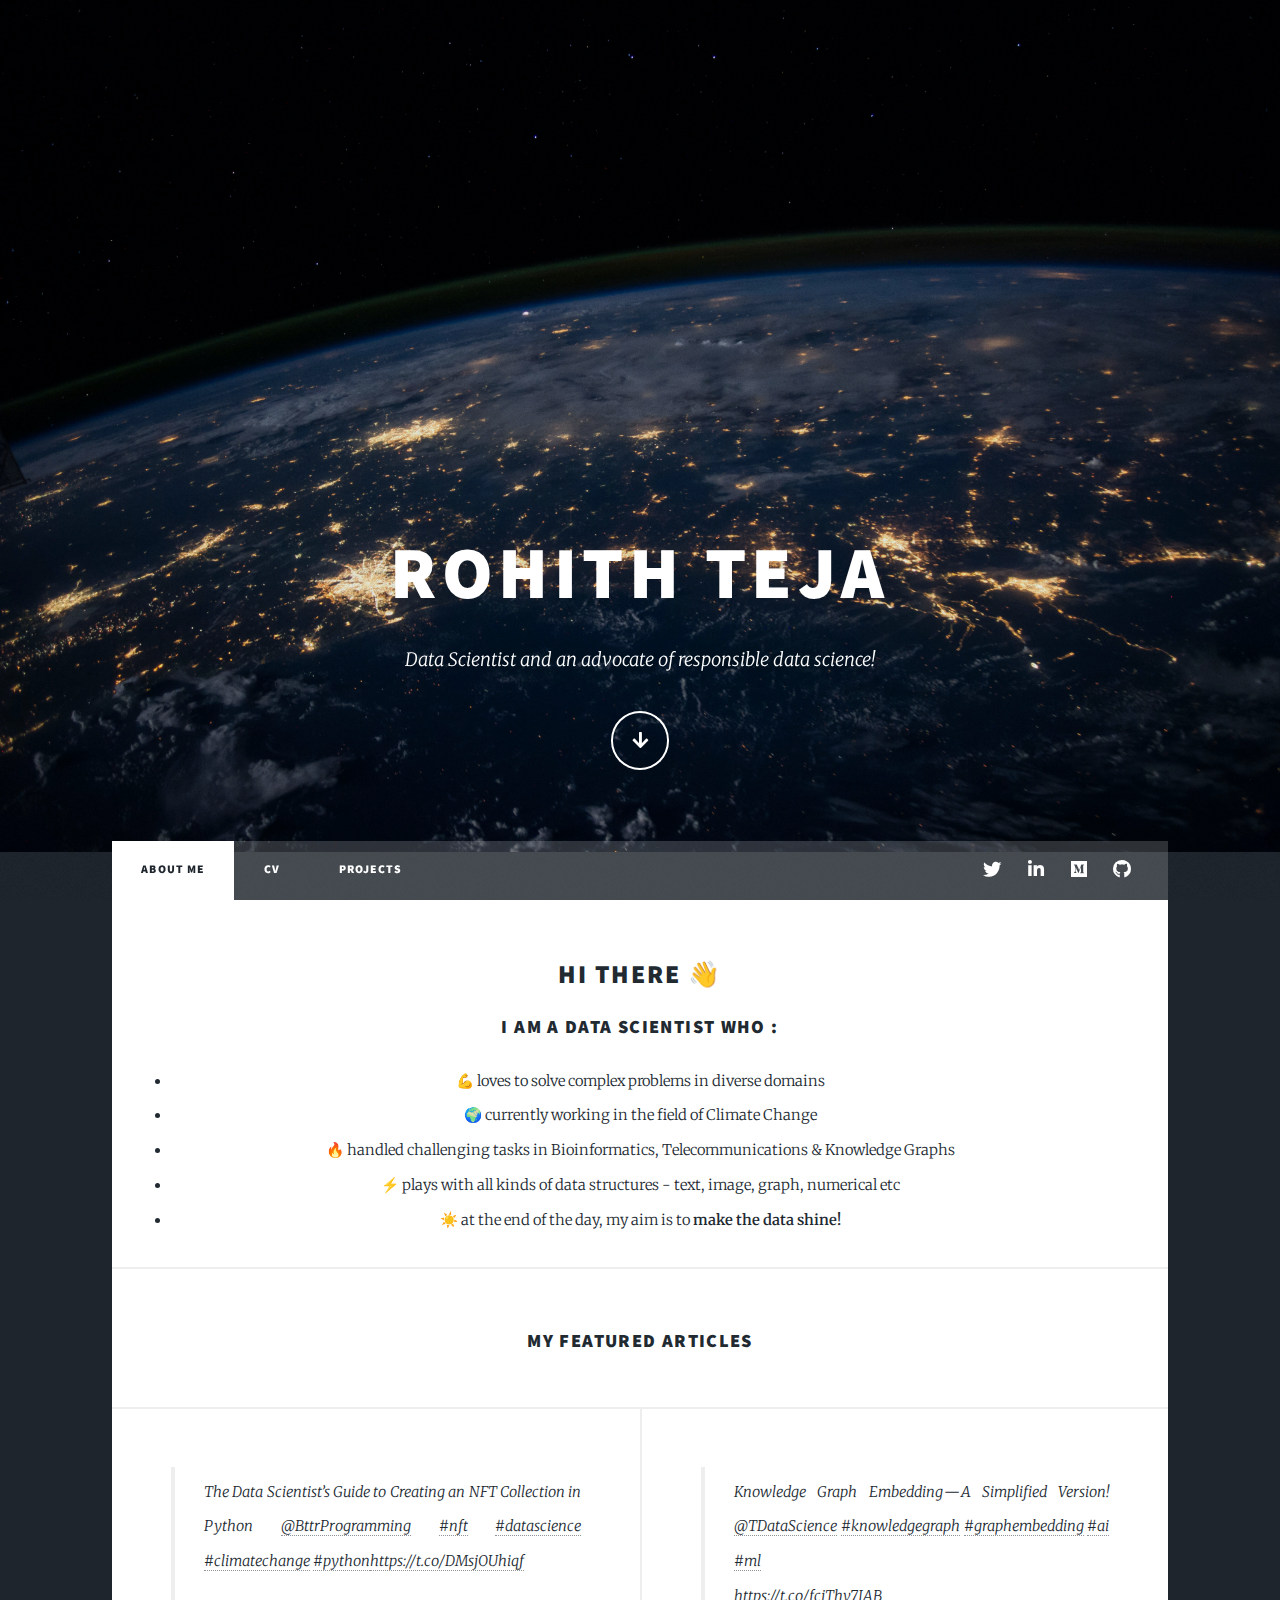
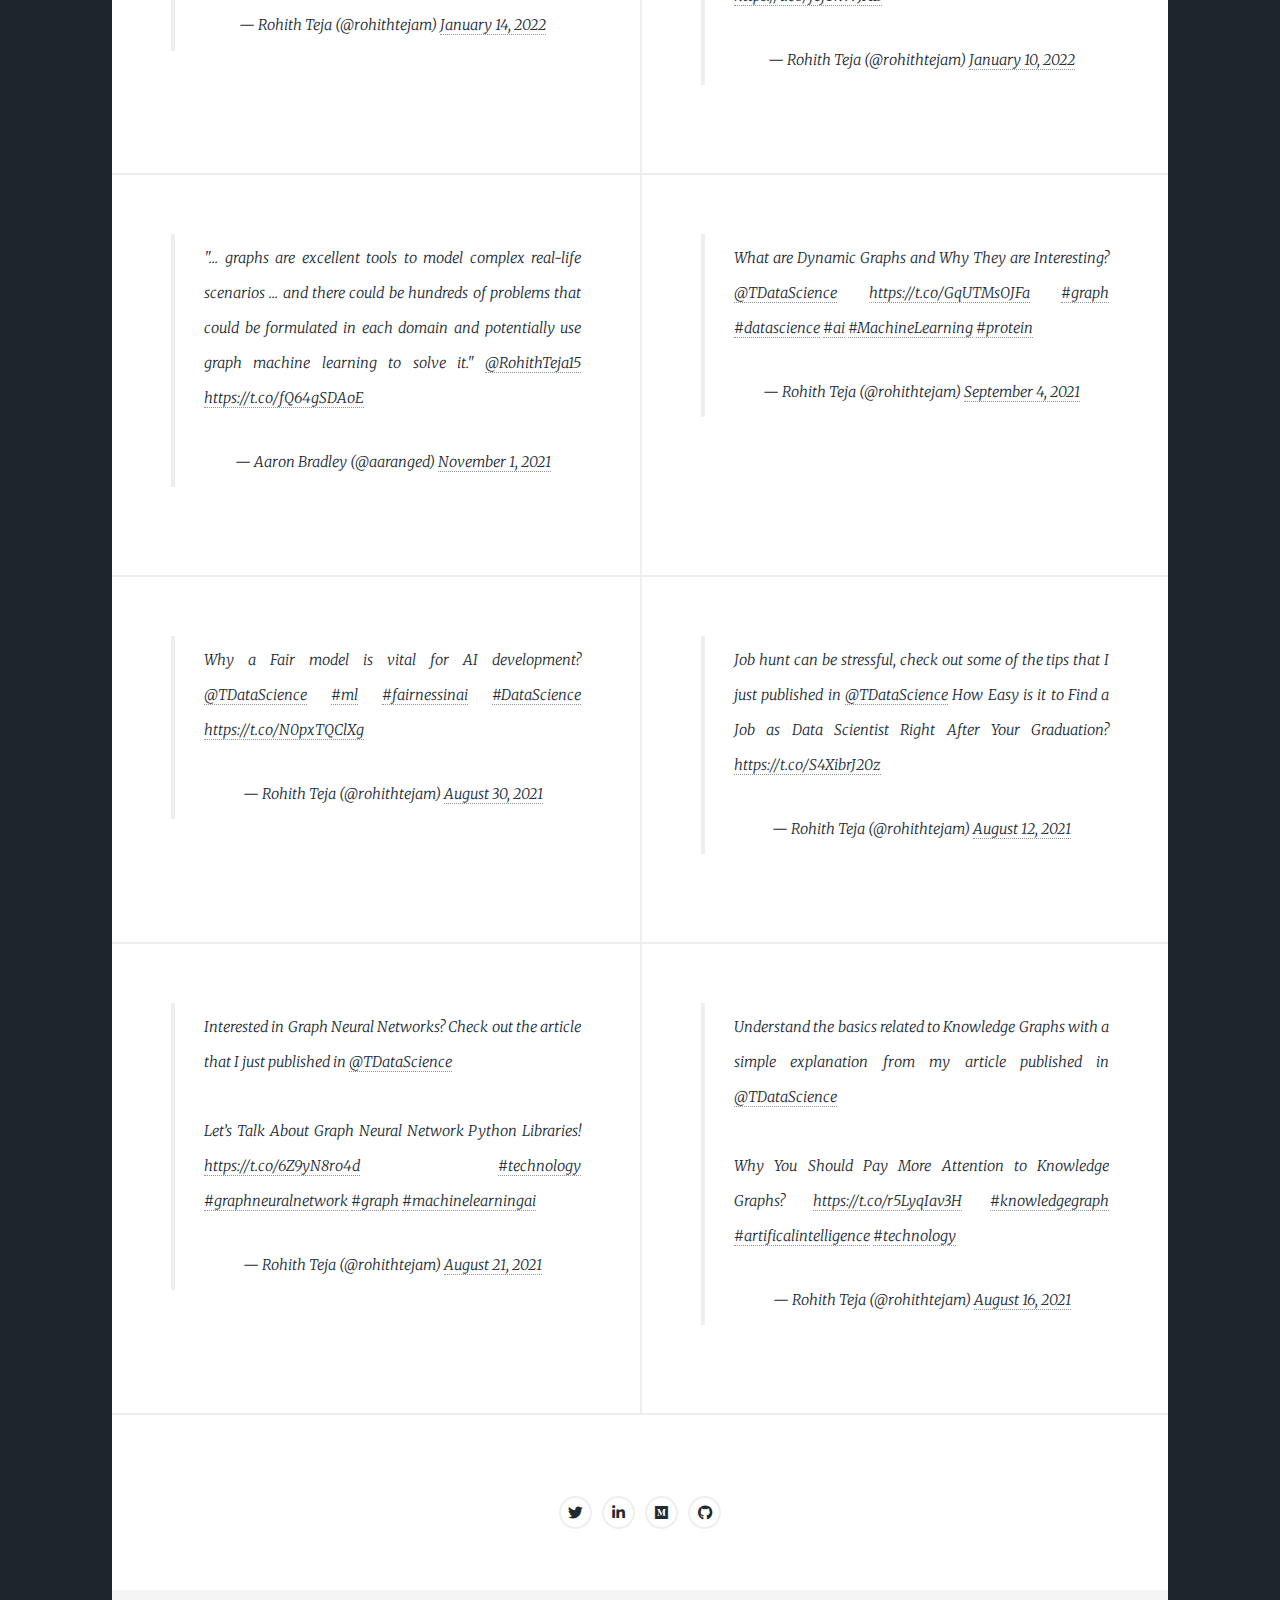
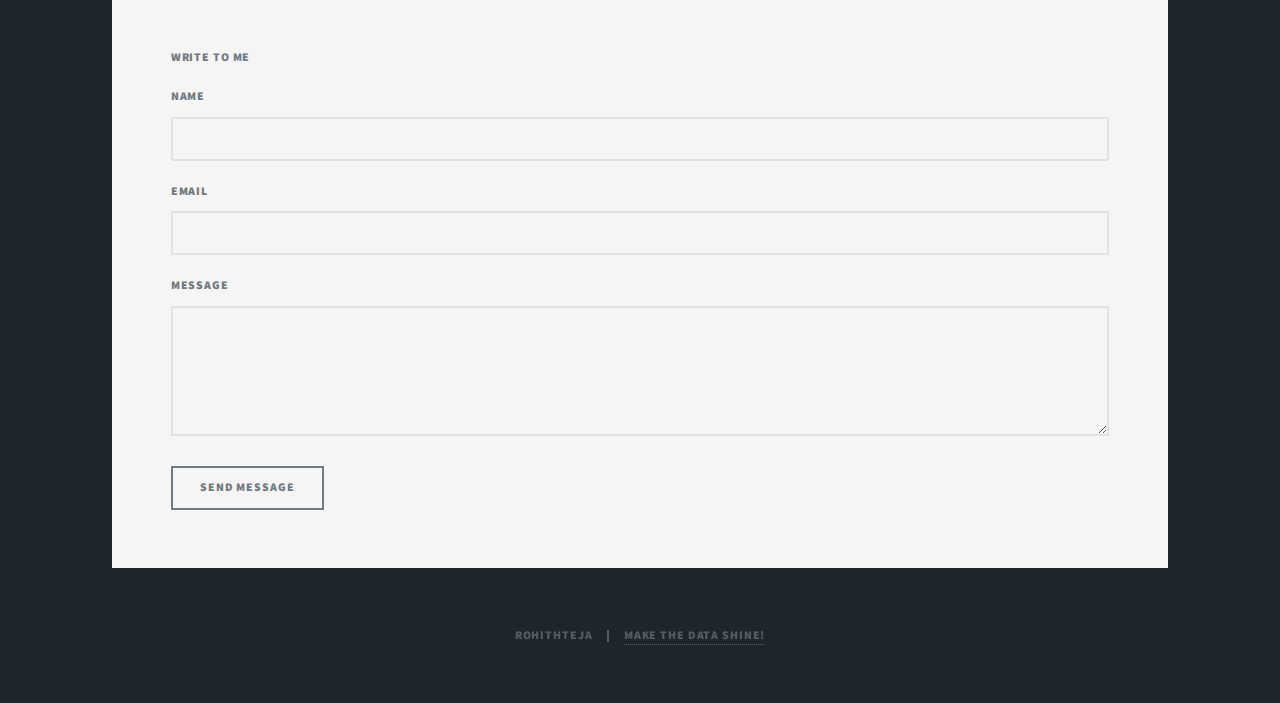
==== index.html @ 896b4c69 "added new files" ====
<!DOCTYPE HTML>
<!--
	Massively by HTML5 UP
	html5up.net | @ajlkn
	Free for personal and commercial use under the CCA 3.0 license (html5up.net/license)
-->
<html>
	<head>
		<title>Rohith Teja</title>
		<meta charset="utf-8" />
		<meta name="viewport" content="width=device-width, initial-scale=1, user-scalable=no" />
		<link rel="stylesheet" href="assets/css/main.css" />
		<noscript><link rel="stylesheet" href="assets/css/noscript.css" /></noscript>
	</head>
	<body class="is-preload">

		<!-- Wrapper -->
			<div id="wrapper" class="fade-in">

				<!-- Intro -->
					<div id="intro">
						<h1>
						Rohith Teja
						</h1>
						<p>Data Scientist and an advocate of responsible data science!</p>
						<ul class="actions">
							<li><a href="#header" class="button icon solid solo fa-arrow-down scrolly">Continue</a></li>
						</ul>
					</div>

				<!-- Header -->
					<header id="header">
						<a href="index.html" class="logo">Make the data shine!</a>
					</header>

				<!-- Nav -->
					<nav id="nav">
						<ul class="links">
							<li class="active"><a href="index.html">About Me</a></li>
							<li><a href="generic.html">CV</a></li>
							<li><a href="elements.html">Projects</a></li>
						</ul>
						<ul class="icons">
							<li><a href="https://twitter.com/rohithtejam" class="icon brands fa-twitter"><span class="label">Twitter</span></a></li>
							<li><a href="https://www.linkedin.com/in/rohithteja/" class="icon brands fa-linkedin-in"><span class="label">LinkedIn</span></a></li>
							<li><a href="https://medium.com/@rohithtejam" class="icon brands fa-medium"><span class="label">Medium</span></a></li>
							<li><a href="https://github.com/rohithteja" class="icon brands fa-github"><span class="label">GitHub</span></a></li>
						</ul>
					</nav>

				<!-- Main -->
					<div id="main">
						<center>
						<!-- Featured Post -->
							<article class="post featured">
								<h2>
									Hi there 👋
								</h2>
								<h3>I am a Data Scientist who :</h3>
								
								<li>💪 loves to solve complex problems in diverse domains</li>
								<li>🌍 currently working in the field of Climate Change</li>
								<li>🔥 handled challenging tasks in Bioinformatics, Telecommunications & Knowledge Graphs</li>
								<li>⚡ plays with all kinds of data structures - text, image, graph, numerical etc</li>
								<li>☀️ at the end of the day, my aim is to <b>make the data shine!</b></li>
							
								
								
								
							
							</article>
						</center>

						<center>
							<h3>My Featured Articles</h3>

							</center>
						<!-- Posts -->
							<section class="posts">
								
								<article>
									<blockquote class="twitter-tweet"><p lang="en" dir="ltr">The Data Scientist’s Guide to Creating an NFT Collection in Python <a href="https://twitter.com/BttrProgramming?ref_src=twsrc%5Etfw">@BttrProgramming</a> <a href="https://twitter.com/hashtag/nft?src=hash&amp;ref_src=twsrc%5Etfw">#nft</a> <a href="https://twitter.com/hashtag/datascience?src=hash&amp;ref_src=twsrc%5Etfw">#datascience</a> <a href="https://twitter.com/hashtag/climatechange?src=hash&amp;ref_src=twsrc%5Etfw">#climatechange</a> <a href="https://twitter.com/hashtag/python?src=hash&amp;ref_src=twsrc%5Etfw">#python</a><a href="https://t.co/DMsjOUhiqf">https://t.co/DMsjOUhiqf</a></p>&mdash; Rohith Teja (@rohithtejam) <a href="https://twitter.com/rohithtejam/status/1481990963224629255?ref_src=twsrc%5Etfw">January 14, 2022</a></blockquote> <script async src="https://platform.twitter.com/widgets.js" charset="utf-8"></script>
								</article>
								<article>
									<blockquote class="twitter-tweet"><p lang="en" dir="ltr">Knowledge Graph Embedding — A Simplified Version! <a href="https://twitter.com/TDataScience?ref_src=twsrc%5Etfw">@TDataScience</a> <a href="https://twitter.com/hashtag/knowledgegraph?src=hash&amp;ref_src=twsrc%5Etfw">#knowledgegraph</a> <a href="https://twitter.com/hashtag/graphembedding?src=hash&amp;ref_src=twsrc%5Etfw">#graphembedding</a> <a href="https://twitter.com/hashtag/ai?src=hash&amp;ref_src=twsrc%5Etfw">#ai</a> <a href="https://twitter.com/hashtag/ml?src=hash&amp;ref_src=twsrc%5Etfw">#ml</a><br> <a href="https://t.co/fcjThv7JAB">https://t.co/fcjThv7JAB</a></p>&mdash; Rohith Teja (@rohithtejam) <a href="https://twitter.com/rohithtejam/status/1480654812362559496?ref_src=twsrc%5Etfw">January 10, 2022</a></blockquote> <script async src="https://platform.twitter.com/widgets.js" charset="utf-8"></script>
								</article>
								
								<article>
									<blockquote class="twitter-tweet"><p lang="en" dir="ltr">&quot;... graphs are excellent tools to model complex real-life scenarios ... and there could be hundreds of problems that could be formulated in each domain and potentially use graph machine learning to solve it.&quot; <a href="https://twitter.com/RohithTeja15?ref_src=twsrc%5Etfw">@RohithTeja15</a> <a href="https://t.co/fQ64gSDAoE">https://t.co/fQ64gSDAoE</a></p>&mdash; Aaron Bradley (@aaranged) <a href="https://twitter.com/aaranged/status/1455208890228883457?ref_src=twsrc%5Etfw">November 1, 2021</a></blockquote> <script async src="https://platform.twitter.com/widgets.js" charset="utf-8"></script>
								</article>
								<article>
									<blockquote class="twitter-tweet"><p lang="en" dir="ltr">What are Dynamic Graphs and Why They are Interesting? <a href="https://twitter.com/TDataScience?ref_src=twsrc%5Etfw">@TDataScience</a> <a href="https://t.co/GqUTMsOJFa">https://t.co/GqUTMsOJFa</a> <a href="https://twitter.com/hashtag/graph?src=hash&amp;ref_src=twsrc%5Etfw">#graph</a> <a href="https://twitter.com/hashtag/datascience?src=hash&amp;ref_src=twsrc%5Etfw">#datascience</a> <a href="https://twitter.com/hashtag/ai?src=hash&amp;ref_src=twsrc%5Etfw">#ai</a> <a href="https://twitter.com/hashtag/MachineLearning?src=hash&amp;ref_src=twsrc%5Etfw">#MachineLearning</a> <a href="https://twitter.com/hashtag/protein?src=hash&amp;ref_src=twsrc%5Etfw">#protein</a></p>&mdash; Rohith Teja (@rohithtejam) <a href="https://twitter.com/rohithtejam/status/1434256330437582854?ref_src=twsrc%5Etfw">September 4, 2021</a></blockquote> <script async src="https://platform.twitter.com/widgets.js" charset="utf-8"></script>
								</article>
								<article>
									<blockquote class="twitter-tweet"><p lang="en" dir="ltr">Why a Fair model is vital for AI development?<a href="https://twitter.com/TDataScience?ref_src=twsrc%5Etfw">@TDataScience</a> <a href="https://twitter.com/hashtag/ml?src=hash&amp;ref_src=twsrc%5Etfw">#ml</a> <a href="https://twitter.com/hashtag/fairnessinai?src=hash&amp;ref_src=twsrc%5Etfw">#fairnessinai</a> <a href="https://twitter.com/hashtag/DataScience?src=hash&amp;ref_src=twsrc%5Etfw">#DataScience</a> <a href="https://t.co/N0pxTQClXg">https://t.co/N0pxTQClXg</a></p>&mdash; Rohith Teja (@rohithtejam) <a href="https://twitter.com/rohithtejam/status/1432345263973220352?ref_src=twsrc%5Etfw">August 30, 2021</a></blockquote> <script async src="https://platform.twitter.com/widgets.js" charset="utf-8"></script>
								</article>
								<article>
									<blockquote class="twitter-tweet"><p lang="en" dir="ltr">Job hunt can be stressful, check out some of the tips that I just published in <a href="https://twitter.com/TDataScience?ref_src=twsrc%5Etfw">@TDataScience</a> How Easy is it to Find a Job as Data Scientist Right After Your Graduation? <a href="https://t.co/S4XibrJ20z">https://t.co/S4XibrJ20z</a></p>&mdash; Rohith Teja (@rohithtejam) <a href="https://twitter.com/rohithtejam/status/1425876865395433483?ref_src=twsrc%5Etfw">August 12, 2021</a></blockquote> <script async src="https://platform.twitter.com/widgets.js" charset="utf-8"></script>
								</article>
								<article>
									<blockquote class="twitter-tweet"><p lang="en" dir="ltr">Interested in Graph Neural Networks? Check out the article that I just published in <a href="https://twitter.com/TDataScience?ref_src=twsrc%5Etfw">@TDataScience</a> <br><br>Let’s Talk About Graph Neural Network Python Libraries! <a href="https://t.co/6Z9yN8ro4d">https://t.co/6Z9yN8ro4d</a> <a href="https://twitter.com/hashtag/technology?src=hash&amp;ref_src=twsrc%5Etfw">#technology</a> <a href="https://twitter.com/hashtag/graphneuralnetwork?src=hash&amp;ref_src=twsrc%5Etfw">#graphneuralnetwork</a> <a href="https://twitter.com/hashtag/graph?src=hash&amp;ref_src=twsrc%5Etfw">#graph</a> <a href="https://twitter.com/hashtag/machinelearningai?src=hash&amp;ref_src=twsrc%5Etfw">#machinelearningai</a></p>&mdash; Rohith Teja (@rohithtejam) <a href="https://twitter.com/rohithtejam/status/1429143631970160643?ref_src=twsrc%5Etfw">August 21, 2021</a></blockquote> <script async src="https://platform.twitter.com/widgets.js" charset="utf-8"></script>
								</article>
								<article>
									<blockquote class="twitter-tweet"><p lang="en" dir="ltr">Understand the basics related to Knowledge Graphs with a simple explanation from my article published in <a href="https://twitter.com/TDataScience?ref_src=twsrc%5Etfw">@TDataScience</a> <br><br>Why You Should Pay More Attention to Knowledge Graphs? <a href="https://t.co/r5LyqIav3H">https://t.co/r5LyqIav3H</a> <a href="https://twitter.com/hashtag/knowledgegraph?src=hash&amp;ref_src=twsrc%5Etfw">#knowledgegraph</a> <a href="https://twitter.com/hashtag/artificalintelligence?src=hash&amp;ref_src=twsrc%5Etfw">#artificalintelligence</a> <a href="https://twitter.com/hashtag/technology?src=hash&amp;ref_src=twsrc%5Etfw">#technology</a></p>&mdash; Rohith Teja (@rohithtejam) <a href="https://twitter.com/rohithtejam/status/1427328665197682691?ref_src=twsrc%5Etfw">August 16, 2021</a></blockquote> <script async src="https://platform.twitter.com/widgets.js" charset="utf-8"></script>
								</article>
								
								
								



							</section>

						<!-- Footer -->
							<footer>
								<center>

									<section>
										<h3></h3>
										<ul class="icons alt">
											<li><a href="https://twitter.com/rohithtejam" class="icon brands fa-twitter"><span class="label">Twitter</span></a></li>
											<li><a href="https://www.linkedin.com/in/rohithteja/" class="icon brands fa-linkedin-in"><span class="label">LinkedIn</span></a></li>
											<li><a href="https://medium.com/@rohithtejam" class="icon brands fa-medium"><span class="label">Medium</span></a></li>
											<li><a href="https://github.com/rohithteja" class="icon brands fa-github"><span class="label">GitHub</span></a></li>
										</ul>
									
								</section>
							</center>
							</footer>

					</div>

				<!-- Footer -->
					<footer id="footer">
						<section>
							<h3>Write to me</h3>
							<form method="post" action="#">
								<div class="fields">
									<div class="field">
										<label for="name">Name</label>
										<input type="text" name="name" id="name" />
									</div>
									<div class="field">
										<label for="email">Email</label>
										<input type="text" name="email" id="email" />
									</div>
									<div class="field">
										<label for="message">Message</label>
										<textarea name="message" id="message" rows="3"></textarea>
									</div>
								</div>
								<ul class="actions">
									<li><input type="submit" value="Send Message" /></li>
								</ul>
							</form>
						</section>
							
							
					</footer>
					


				<!-- Copyright -->
					<div id="copyright">
						<ul><li> rohithteja</li><li> <a href="#">Make the data shine!</a></li></ul>
					</div>

			</div>

		<!-- Scripts -->
			<script src="assets/js/jquery.min.js"></script>
			<script src="assets/js/jquery.scrollex.min.js"></script>
			<script src="assets/js/jquery.scrolly.min.js"></script>
			<script src="assets/js/browser.min.js"></script>
			<script src="assets/js/breakpoints.min.js"></script>
			<script src="assets/js/util.js"></script>
			<script src="assets/js/main.js"></script>

	</body>
</html>
---- assets/css/main.css ----
@import url(fontawesome-all.min.css);
@import url("https://fonts.googleapis.com/css?family=Merriweather:300,700,300italic,700italic|Source+Sans+Pro:900");

/*
	Massively by HTML5 UP
	html5up.net | @ajlkn
	Free for personal and commercial use under the CCA 3.0 license (html5up.net/license)
*/

html, body, div, span, applet, object,
iframe, h1, h2, h3, h4, h5, h6, p, blockquote,
pre, a, abbr, acronym, address, big, cite,
code, del, dfn, em, img, ins, kbd, q, s, samp,
small, strike, strong, sub, sup, tt, var, b,
u, i, center, dl, dt, dd, ol, ul, li, fieldset,
form, label, legend, table, caption, tbody,
tfoot, thead, tr, th, td, article, aside,
canvas, details, embed, figure, figcaption,
footer, header, hgroup, menu, nav, output, ruby,
section, summary, time, mark, audio, video {
	margin: 0;
	padding: 0;
	border: 0;
	font-size: 100%;
	font: inherit;
	vertical-align: baseline;}

article, aside, details, figcaption, figure,
footer, header, hgroup, menu, nav, section {
	display: block;}

body {
	line-height: 1;
}

ol, ul {
	list-style: none;
}

blockquote, q {
	quotes: none;
}

	blockquote:before, blockquote:after, q:before, q:after {
		content: '';
		content: none;
	}

table {
	border-collapse: collapse;
	border-spacing: 0;
}

body {
	-webkit-text-size-adjust: none;
}

mark {
	background-color: transparent;
	color: inherit;
}

input::-moz-focus-inner {
	border: 0;
	padding: 0;
}

input, select, textarea {
	-moz-appearance: none;
	-webkit-appearance: none;
	-ms-appearance: none;
	appearance: none;
}

/* Basic */

	@-ms-viewport {
		width: device-width;
	}

	body {
		-ms-overflow-style: scrollbar;
	}

	@media screen and (max-width: 480px) {

		html, body {
			min-width: 320px;
		}

	}

	html {
		box-sizing: border-box;
	}

	*, *:before, *:after {
		box-sizing: inherit;
	}

	body {
		background-color: #1e252d;
	}

		body.is-preload *, body.is-preload *:before, body.is-preload *:after {
			-moz-animation: none !important;
			-webkit-animation: none !important;
			-ms-animation: none !important;
			animation: none !important;
			-moz-transition: none !important;
			-webkit-transition: none !important;
			-ms-transition: none !important;
			transition: none !important;
		}

/* Type */

	html {
		font-size: 16pt;
	}

		@media screen and (max-width: 1680px) {

			html {
				font-size: 12pt;
			}

		}

		@media screen and (max-width: 1280px) {

			html {
				font-size: 11pt;
			}

		}

		@media screen and (max-width: 360px) {

			html {
				font-size: 10pt;
			}

		}

	body {
		color: #212931;
	}

	body, input, select, textarea {
		font-family: "Merriweather", Georgia, serif;
		font-weight: 300;
		font-size: 1rem;
		line-height: 2.375;
	}

	a {
		-moz-transition: color 0.2s ease-in-out, background-color 0.2s ease-in-out, border-color 0.2s ease-in-out, box-shadow 0.2s ease-in-out;
		-webkit-transition: color 0.2s ease-in-out, background-color 0.2s ease-in-out, border-color 0.2s ease-in-out, box-shadow 0.2s ease-in-out;
		-ms-transition: color 0.2s ease-in-out, background-color 0.2s ease-in-out, border-color 0.2s ease-in-out, box-shadow 0.2s ease-in-out;
		transition: color 0.2s ease-in-out, background-color 0.2s ease-in-out, border-color 0.2s ease-in-out, box-shadow 0.2s ease-in-out;
		border-bottom: dotted 1px;
		text-decoration: none;
	}

		a:hover {
			border-bottom-color: transparent;
		}

	strong, b {
		font-weight: 600;
	}

	em, i {
		font-style: italic;
	}

	p {
		text-align: justify;
		margin: 0 0 2rem 0;
	}

	h1, h2, h3, h4, h5, h6 {
		font-family: "Source Sans Pro", Helvetica, sans-serif;
		font-weight: 900;
		line-height: 1.5;
		letter-spacing: 0.075em;
		text-transform: uppercase;
		margin: 0 0 1rem 0;
	}

		h1 a, h2 a, h3 a, h4 a, h5 a, h6 a {
			border-bottom: 0;
			color: inherit;
			text-decoration: none;
		}

	h1 {
		font-size: 4rem;
		line-height: 1.1;
		margin: 0 0 2rem 0;
	}

	h2 {
		font-size: 1.75rem;
		line-height: 1.3;
		margin: 0 0 1.5rem 0;
	}

	h3 {
		font-size: 1.25rem;
		margin: 0 0 1.5rem 0;
	}

	h4 {
		font-size: 1rem;
	}

	h5 {
		font-size: 0.9rem;
	}

	h6 {
		font-size: 0.8rem;
	}

	sub {
		font-size: 0.8rem;
		position: relative;
		top: 0.5rem;
	}

	sup {
		font-size: 0.8rem;
		position: relative;
		top: -0.5rem;
	}

	blockquote {
		border-left: solid 4px;
		font-style: italic;
		margin: 0 0 2rem 0;
		padding: 0.5rem 0 0.5rem 2rem;
	}

	code {
		border: solid 2px;
		font-family: "Courier New", monospace;
		font-size: 0.9rem;
		margin: 0 0.25rem;
		padding: 0.25rem 0.65rem;
	}

	pre {
		-webkit-overflow-scrolling: touch;
		font-family: "Courier New", monospace;
		font-size: 0.9rem;
		margin: 0 0 2rem 0;
	}

		pre code {
			display: block;
			line-height: 1.75;
			padding: 1rem 1.5rem;
			overflow-x: auto;
		}

	hr {
		border: 0;
		border-bottom: solid 2px;
		margin: 3rem 0;
	}

		hr.major {
			margin: 5rem 0;
		}

	.align-left {
		text-align: left;
	}

	.align-center {
		text-align: center;
	}

	.align-right {
		text-align: right;
	}

	input, select, textarea {
		color: #212931;
	}

	a {
		color: #212931;
		border-bottom-color: rgba(33, 41, 49, 0.5);
	}

		a:hover {
			border-bottom-color: transparent;
			color: #18bfef !important;
		}

	strong, b {
		color: #212931;
	}

	h1, h2, h3, h4, h5, h6 {
		color: #212931;
	}

	blockquote {
		border-left-color: #eeeeee;
	}

	code {
		background: rgba(220, 220, 220, 0.25);
		border-color: #eeeeee;
	}

	hr {
		border-bottom-color: #eeeeee;
	}

/* Row */

	.row {
		display: flex;
		flex-wrap: wrap;
		box-sizing: border-box;
		align-items: stretch;
	}

		.row > * {
			box-sizing: border-box;
		}

		.row.gtr-uniform > * > :last-child {
			margin-bottom: 0;
		}

		.row.aln-left {
			justify-content: flex-start;
		}

		.row.aln-center {
			justify-content: center;
		}

		.row.aln-right {
			justify-content: flex-end;
		}

		.row.aln-top {
			align-items: flex-start;
		}

		.row.aln-middle {
			align-items: center;
		}

		.row.aln-bottom {
			align-items: flex-end;
		}

		.row > .imp {
			order: -1;
		}

		.row > .col-1 {
			width: 8.33333%;
		}

		.row > .off-1 {
			margin-left: 8.33333%;
		}

		.row > .col-2 {
			width: 16.66667%;
		}

		.row > .off-2 {
			margin-left: 16.66667%;
		}

		.row > .col-3 {
			width: 25%;
		}

		.row > .off-3 {
			margin-left: 25%;
		}

		.row > .col-4 {
			width: 33.33333%;
		}

		.row > .off-4 {
			margin-left: 33.33333%;
		}

		.row > .col-5 {
			width: 41.66667%;
		}

		.row > .off-5 {
			margin-left: 41.66667%;
		}

		.row > .col-6 {
			width: 50%;
		}

		.row > .off-6 {
			margin-left: 50%;
		}

		.row > .col-7 {
			width: 58.33333%;
		}

		.row > .off-7 {
			margin-left: 58.33333%;
		}

		.row > .col-8 {
			width: 66.66667%;
		}

		.row > .off-8 {
			margin-left: 66.66667%;
		}

		.row > .col-9 {
			width: 75%;
		}

		.row > .off-9 {
			margin-left: 75%;
		}

		.row > .col-10 {
			width: 83.33333%;
		}

		.row > .off-10 {
			margin-left: 83.33333%;
		}

		.row > .col-11 {
			width: 91.66667%;
		}

		.row > .off-11 {
			margin-left: 91.66667%;
		}

		.row > .col-12 {
			width: 100%;
		}

		.row > .off-12 {
			margin-left: 100%;
		}

		.row.gtr-0 {
			margin-top: 0;
			margin-left: 0rem;
		}

			.row.gtr-0 > * {
				padding: 0 0 0 0rem;
			}

			.row.gtr-0.gtr-uniform {
				margin-top: 0rem;
			}

				.row.gtr-0.gtr-uniform > * {
					padding-top: 0rem;
				}

		.row.gtr-25 {
			margin-top: 0;
			margin-left: -0.375rem;
		}

			.row.gtr-25 > * {
				padding: 0 0 0 0.375rem;
			}

			.row.gtr-25.gtr-uniform {
				margin-top: -0.375rem;
			}

				.row.gtr-25.gtr-uniform > * {
					padding-top: 0.375rem;
				}

		.row.gtr-50 {
			margin-top: 0;
			margin-left: -0.75rem;
		}

			.row.gtr-50 > * {
				padding: 0 0 0 0.75rem;
			}

			.row.gtr-50.gtr-uniform {
				margin-top: -0.75rem;
			}

				.row.gtr-50.gtr-uniform > * {
					padding-top: 0.75rem;
				}

		.row {
			margin-top: 0;
			margin-left: -1.5rem;
		}

			.row > * {
				padding: 0 0 0 1.5rem;
			}

			.row.gtr-uniform {
				margin-top: -1.5rem;
			}

				.row.gtr-uniform > * {
					padding-top: 1.5rem;
				}

		.row.gtr-150 {
			margin-top: 0;
			margin-left: -2.25rem;
		}

			.row.gtr-150 > * {
				padding: 0 0 0 2.25rem;
			}

			.row.gtr-150.gtr-uniform {
				margin-top: -2.25rem;
			}

				.row.gtr-150.gtr-uniform > * {
					padding-top: 2.25rem;
				}

		.row.gtr-200 {
			margin-top: 0;
			margin-left: -3rem;
		}

			.row.gtr-200 > * {
				padding: 0 0 0 3rem;
			}

			.row.gtr-200.gtr-uniform {
				margin-top: -3rem;
			}

				.row.gtr-200.gtr-uniform > * {
					padding-top: 3rem;
				}

		@media screen and (max-width: 1680px) {

			.row {
				display: flex;
				flex-wrap: wrap;
				box-sizing: border-box;
				align-items: stretch;
			}

				.row > * {
					box-sizing: border-box;
				}

				.row.gtr-uniform > * > :last-child {
					margin-bottom: 0;
				}

				.row.aln-left {
					justify-content: flex-start;
				}

				.row.aln-center {
					justify-content: center;
				}

				.row.aln-right {
					justify-content: flex-end;
				}

				.row.aln-top {
					align-items: flex-start;
				}

				.row.aln-middle {
					align-items: center;
				}

				.row.aln-bottom {
					align-items: flex-end;
				}

				.row > .imp-xlarge {
					order: -1;
				}

				.row > .col-1-xlarge {
					width: 8.33333%;
				}

				.row > .off-1-xlarge {
					margin-left: 8.33333%;
				}

				.row > .col-2-xlarge {
					width: 16.66667%;
				}

				.row > .off-2-xlarge {
					margin-left: 16.66667%;
				}

				.row > .col-3-xlarge {
					width: 25%;
				}

				.row > .off-3-xlarge {
					margin-left: 25%;
				}

				.row > .col-4-xlarge {
					width: 33.33333%;
				}

				.row > .off-4-xlarge {
					margin-left: 33.33333%;
				}

				.row > .col-5-xlarge {
					width: 41.66667%;
				}

				.row > .off-5-xlarge {
					margin-left: 41.66667%;
				}

				.row > .col-6-xlarge {
					width: 50%;
				}

				.row > .off-6-xlarge {
					margin-left: 50%;
				}

				.row > .col-7-xlarge {
					width: 58.33333%;
				}

				.row > .off-7-xlarge {
					margin-left: 58.33333%;
				}

				.row > .col-8-xlarge {
					width: 66.66667%;
				}

				.row > .off-8-xlarge {
					margin-left: 66.66667%;
				}

				.row > .col-9-xlarge {
					width: 75%;
				}

				.row > .off-9-xlarge {
					margin-left: 75%;
				}

				.row > .col-10-xlarge {
					width: 83.33333%;
				}

				.row > .off-10-xlarge {
					margin-left: 83.33333%;
				}

				.row > .col-11-xlarge {
					width: 91.66667%;
				}

				.row > .off-11-xlarge {
					margin-left: 91.66667%;
				}

				.row > .col-12-xlarge {
					width: 100%;
				}

				.row > .off-12-xlarge {
					margin-left: 100%;
				}

				.row.gtr-0 {
					margin-top: 0;
					margin-left: 0rem;
				}

					.row.gtr-0 > * {
						padding: 0 0 0 0rem;
					}

					.row.gtr-0.gtr-uniform {
						margin-top: 0rem;
					}

						.row.gtr-0.gtr-uniform > * {
							padding-top: 0rem;
						}

				.row.gtr-25 {
					margin-top: 0;
					margin-left: -0.375rem;
				}

					.row.gtr-25 > * {
						padding: 0 0 0 0.375rem;
					}

					.row.gtr-25.gtr-uniform {
						margin-top: -0.375rem;
					}

						.row.gtr-25.gtr-uniform > * {
							padding-top: 0.375rem;
						}

				.row.gtr-50 {
					margin-top: 0;
					margin-left: -0.75rem;
				}

					.row.gtr-50 > * {
						padding: 0 0 0 0.75rem;
					}

					.row.gtr-50.gtr-uniform {
						margin-top: -0.75rem;
					}

						.row.gtr-50.gtr-uniform > * {
							padding-top: 0.75rem;
						}

				.row {
					margin-top: 0;
					margin-left: -1.5rem;
				}

					.row > * {
						padding: 0 0 0 1.5rem;
					}

					.row.gtr-uniform {
						margin-top: -1.5rem;
					}

						.row.gtr-uniform > * {
							padding-top: 1.5rem;
						}

				.row.gtr-150 {
					margin-top: 0;
					margin-left: -2.25rem;
				}

					.row.gtr-150 > * {
						padding: 0 0 0 2.25rem;
					}

					.row.gtr-150.gtr-uniform {
						margin-top: -2.25rem;
					}

						.row.gtr-150.gtr-uniform > * {
							padding-top: 2.25rem;
						}

				.row.gtr-200 {
					margin-top: 0;
					margin-left: -3rem;
				}

					.row.gtr-200 > * {
						padding: 0 0 0 3rem;
					}

					.row.gtr-200.gtr-uniform {
						margin-top: -3rem;
					}

						.row.gtr-200.gtr-uniform > * {
							padding-top: 3rem;
						}

		}

		@media screen and (max-width: 1280px) {

			.row {
				display: flex;
				flex-wrap: wrap;
				box-sizing: border-box;
				align-items: stretch;
			}

				.row > * {
					box-sizing: border-box;
				}

				.row.gtr-uniform > * > :last-child {
					margin-bottom: 0;
				}

				.row.aln-left {
					justify-content: flex-start;
				}

				.row.aln-center {
					justify-content: center;
				}

				.row.aln-right {
					justify-content: flex-end;
				}

				.row.aln-top {
					align-items: flex-start;
				}

				.row.aln-middle {
					align-items: center;
				}

				.row.aln-bottom {
					align-items: flex-end;
				}

				.row > .imp-large {
					order: -1;
				}

				.row > .col-1-large {
					width: 8.33333%;
				}

				.row > .off-1-large {
					margin-left: 8.33333%;
				}

				.row > .col-2-large {
					width: 16.66667%;
				}

				.row > .off-2-large {
					margin-left: 16.66667%;
				}

				.row > .col-3-large {
					width: 25%;
				}

				.row > .off-3-large {
					margin-left: 25%;
				}

				.row > .col-4-large {
					width: 33.33333%;
				}

				.row > .off-4-large {
					margin-left: 33.33333%;
				}

				.row > .col-5-large {
					width: 41.66667%;
				}

				.row > .off-5-large {
					margin-left: 41.66667%;
				}

				.row > .col-6-large {
					width: 50%;
				}

				.row > .off-6-large {
					margin-left: 50%;
				}

				.row > .col-7-large {
					width: 58.33333%;
				}

				.row > .off-7-large {
					margin-left: 58.33333%;
				}

				.row > .col-8-large {
					width: 66.66667%;
				}

				.row > .off-8-large {
					margin-left: 66.66667%;
				}

				.row > .col-9-large {
					width: 75%;
				}

				.row > .off-9-large {
					margin-left: 75%;
				}

				.row > .col-10-large {
					width: 83.33333%;
				}

				.row > .off-10-large {
					margin-left: 83.33333%;
				}

				.row > .col-11-large {
					width: 91.66667%;
				}

				.row > .off-11-large {
					margin-left: 91.66667%;
				}

				.row > .col-12-large {
					width: 100%;
				}

				.row > .off-12-large {
					margin-left: 100%;
				}

				.row.gtr-0 {
					margin-top: 0;
					margin-left: 0rem;
				}

					.row.gtr-0 > * {
						padding: 0 0 0 0rem;
					}

					.row.gtr-0.gtr-uniform {
						margin-top: 0rem;
					}

						.row.gtr-0.gtr-uniform > * {
							padding-top: 0rem;
						}

				.row.gtr-25 {
					margin-top: 0;
					margin-left: -0.375rem;
				}

					.row.gtr-25 > * {
						padding: 0 0 0 0.375rem;
					}

					.row.gtr-25.gtr-uniform {
						margin-top: -0.375rem;
					}

						.row.gtr-25.gtr-uniform > * {
							padding-top: 0.375rem;
						}

				.row.gtr-50 {
					margin-top: 0;
					margin-left: -0.75rem;
				}

					.row.gtr-50 > * {
						padding: 0 0 0 0.75rem;
					}

					.row.gtr-50.gtr-uniform {
						margin-top: -0.75rem;
					}

						.row.gtr-50.gtr-uniform > * {
							padding-top: 0.75rem;
						}

				.row {
					margin-top: 0;
					margin-left: -1.5rem;
				}

					.row > * {
						padding: 0 0 0 1.5rem;
					}

					.row.gtr-uniform {
						margin-top: -1.5rem;
					}

						.row.gtr-uniform > * {
							padding-top: 1.5rem;
						}

				.row.gtr-150 {
					margin-top: 0;
					margin-left: -2.25rem;
				}

					.row.gtr-150 > * {
						padding: 0 0 0 2.25rem;
					}

					.row.gtr-150.gtr-uniform {
						margin-top: -2.25rem;
					}

						.row.gtr-150.gtr-uniform > * {
							padding-top: 2.25rem;
						}

				.row.gtr-200 {
					margin-top: 0;
					margin-left: -3rem;
				}

					.row.gtr-200 > * {
						padding: 0 0 0 3rem;
					}

					.row.gtr-200.gtr-uniform {
						margin-top: -3rem;
					}

						.row.gtr-200.gtr-uniform > * {
							padding-top: 3rem;
						}

		}

		@media screen and (max-width: 980px) {

			.row {
				display: flex;
				flex-wrap: wrap;
				box-sizing: border-box;
				align-items: stretch;
			}

				.row > * {
					box-sizing: border-box;
				}

				.row.gtr-uniform > * > :last-child {
					margin-bottom: 0;
				}

				.row.aln-left {
					justify-content: flex-start;
				}

				.row.aln-center {
					justify-content: center;
				}

				.row.aln-right {
					justify-content: flex-end;
				}

				.row.aln-top {
					align-items: flex-start;
				}

				.row.aln-middle {
					align-items: center;
				}

				.row.aln-bottom {
					align-items: flex-end;
				}

				.row > .imp-medium {
					order: -1;
				}

				.row > .col-1-medium {
					width: 8.33333%;
				}

				.row > .off-1-medium {
					margin-left: 8.33333%;
				}

				.row > .col-2-medium {
					width: 16.66667%;
				}

				.row > .off-2-medium {
					margin-left: 16.66667%;
				}

				.row > .col-3-medium {
					width: 25%;
				}

				.row > .off-3-medium {
					margin-left: 25%;
				}

				.row > .col-4-medium {
					width: 33.33333%;
				}

				.row > .off-4-medium {
					margin-left: 33.33333%;
				}

				.row > .col-5-medium {
					width: 41.66667%;
				}

				.row > .off-5-medium {
					margin-left: 41.66667%;
				}

				.row > .col-6-medium {
					width: 50%;
				}

				.row > .off-6-medium {
					margin-left: 50%;
				}

				.row > .col-7-medium {
					width: 58.33333%;
				}

				.row > .off-7-medium {
					margin-left: 58.33333%;
				}

				.row > .col-8-medium {
					width: 66.66667%;
				}

				.row > .off-8-medium {
					margin-left: 66.66667%;
				}

				.row > .col-9-medium {
					width: 75%;
				}

				.row > .off-9-medium {
					margin-left: 75%;
				}

				.row > .col-10-medium {
					width: 83.33333%;
				}

				.row > .off-10-medium {
					margin-left: 83.33333%;
				}

				.row > .col-11-medium {
					width: 91.66667%;
				}

				.row > .off-11-medium {
					margin-left: 91.66667%;
				}

				.row > .col-12-medium {
					width: 100%;
				}

				.row > .off-12-medium {
					margin-left: 100%;
				}

				.row.gtr-0 {
					margin-top: 0;
					margin-left: 0rem;
				}

					.row.gtr-0 > * {
						padding: 0 0 0 0rem;
					}

					.row.gtr-0.gtr-uniform {
						margin-top: 0rem;
					}

						.row.gtr-0.gtr-uniform > * {
							padding-top: 0rem;
						}

				.row.gtr-25 {
					margin-top: 0;
					margin-left: -0.375rem;
				}

					.row.gtr-25 > * {
						padding: 0 0 0 0.375rem;
					}

					.row.gtr-25.gtr-uniform {
						margin-top: -0.375rem;
					}

						.row.gtr-25.gtr-uniform > * {
							padding-top: 0.375rem;
						}

				.row.gtr-50 {
					margin-top: 0;
					margin-left: -0.75rem;
				}

					.row.gtr-50 > * {
						padding: 0 0 0 0.75rem;
					}

					.row.gtr-50.gtr-uniform {
						margin-top: -0.75rem;
					}

						.row.gtr-50.gtr-uniform > * {
							padding-top: 0.75rem;
						}

				.row {
					margin-top: 0;
					margin-left: -1.5rem;
				}

					.row > * {
						padding: 0 0 0 1.5rem;
					}

					.row.gtr-uniform {
						margin-top: -1.5rem;
					}

						.row.gtr-uniform > * {
							padding-top: 1.5rem;
						}

				.row.gtr-150 {
					margin-top: 0;
					margin-left: -2.25rem;
				}

					.row.gtr-150 > * {
						padding: 0 0 0 2.25rem;
					}

					.row.gtr-150.gtr-uniform {
						margin-top: -2.25rem;
					}

						.row.gtr-150.gtr-uniform > * {
							padding-top: 2.25rem;
						}

				.row.gtr-200 {
					margin-top: 0;
					margin-left: -3rem;
				}

					.row.gtr-200 > * {
						padding: 0 0 0 3rem;
					}

					.row.gtr-200.gtr-uniform {
						margin-top: -3rem;
					}

						.row.gtr-200.gtr-uniform > * {
							padding-top: 3rem;
						}

		}

		@media screen and (max-width: 736px) {

			.row {
				display: flex;
				flex-wrap: wrap;
				box-sizing: border-box;
				align-items: stretch;
			}

				.row > * {
					box-sizing: border-box;
				}

				.row.gtr-uniform > * > :last-child {
					margin-bottom: 0;
				}

				.row.aln-left {
					justify-content: flex-start;
				}

				.row.aln-center {
					justify-content: center;
				}

				.row.aln-right {
					justify-content: flex-end;
				}

				.row.aln-top {
					align-items: flex-start;
				}

				.row.aln-middle {
					align-items: center;
				}

				.row.aln-bottom {
					align-items: flex-end;
				}

				.row > .imp-small {
					order: -1;
				}

				.row > .col-1-small {
					width: 8.33333%;
				}

				.row > .off-1-small {
					margin-left: 8.33333%;
				}

				.row > .col-2-small {
					width: 16.66667%;
				}

				.row > .off-2-small {
					margin-left: 16.66667%;
				}

				.row > .col-3-small {
					width: 25%;
				}

				.row > .off-3-small {
					margin-left: 25%;
				}

				.row > .col-4-small {
					width: 33.33333%;
				}

				.row > .off-4-small {
					margin-left: 33.33333%;
				}

				.row > .col-5-small {
					width: 41.66667%;
				}

				.row > .off-5-small {
					margin-left: 41.66667%;
				}

				.row > .col-6-small {
					width: 50%;
				}

				.row > .off-6-small {
					margin-left: 50%;
				}

				.row > .col-7-small {
					width: 58.33333%;
				}

				.row > .off-7-small {
					margin-left: 58.33333%;
				}

				.row > .col-8-small {
					width: 66.66667%;
				}

				.row > .off-8-small {
					margin-left: 66.66667%;
				}

				.row > .col-9-small {
					width: 75%;
				}

				.row > .off-9-small {
					margin-left: 75%;
				}

				.row > .col-10-small {
					width: 83.33333%;
				}

				.row > .off-10-small {
					margin-left: 83.33333%;
				}

				.row > .col-11-small {
					width: 91.66667%;
				}

				.row > .off-11-small {
					margin-left: 91.66667%;
				}

				.row > .col-12-small {
					width: 100%;
				}

				.row > .off-12-small {
					margin-left: 100%;
				}

				.row.gtr-0 {
					margin-top: 0;
					margin-left: 0rem;
				}

					.row.gtr-0 > * {
						padding: 0 0 0 0rem;
					}

					.row.gtr-0.gtr-uniform {
						margin-top: 0rem;
					}

						.row.gtr-0.gtr-uniform > * {
							padding-top: 0rem;
						}

				.row.gtr-25 {
					margin-top: 0;
					margin-left: -0.375rem;
				}

					.row.gtr-25 > * {
						padding: 0 0 0 0.375rem;
					}

					.row.gtr-25.gtr-uniform {
						margin-top: -0.375rem;
					}

						.row.gtr-25.gtr-uniform > * {
							padding-top: 0.375rem;
						}

				.row.gtr-50 {
					margin-top: 0;
					margin-left: -0.75rem;
				}

					.row.gtr-50 > * {
						padding: 0 0 0 0.75rem;
					}

					.row.gtr-50.gtr-uniform {
						margin-top: -0.75rem;
					}

						.row.gtr-50.gtr-uniform > * {
							padding-top: 0.75rem;
						}

				.row {
					margin-top: 0;
					margin-left: -1.5rem;
				}

					.row > * {
						padding: 0 0 0 1.5rem;
					}

					.row.gtr-uniform {
						margin-top: -1.5rem;
					}

						.row.gtr-uniform > * {
							padding-top: 1.5rem;
						}

				.row.gtr-150 {
					margin-top: 0;
					margin-left: -2.25rem;
				}

					.row.gtr-150 > * {
						padding: 0 0 0 2.25rem;
					}

					.row.gtr-150.gtr-uniform {
						margin-top: -2.25rem;
					}

						.row.gtr-150.gtr-uniform > * {
							padding-top: 2.25rem;
						}

				.row.gtr-200 {
					margin-top: 0;
					margin-left: -3rem;
				}

					.row.gtr-200 > * {
						padding: 0 0 0 3rem;
					}

					.row.gtr-200.gtr-uniform {
						margin-top: -3rem;
					}

						.row.gtr-200.gtr-uniform > * {
							padding-top: 3rem;
						}

		}

		@media screen and (max-width: 480px) {

			.row {
				display: flex;
				flex-wrap: wrap;
				box-sizing: border-box;
				align-items: stretch;
			}

				.row > * {
					box-sizing: border-box;
				}

				.row.gtr-uniform > * > :last-child {
					margin-bottom: 0;
				}

				.row.aln-left {
					justify-content: flex-start;
				}

				.row.aln-center {
					justify-content: center;
				}

				.row.aln-right {
					justify-content: flex-end;
				}

				.row.aln-top {
					align-items: flex-start;
				}

				.row.aln-middle {
					align-items: center;
				}

				.row.aln-bottom {
					align-items: flex-end;
				}

				.row > .imp-xsmall {
					order: -1;
				}

				.row > .col-1-xsmall {
					width: 8.33333%;
				}

				.row > .off-1-xsmall {
					margin-left: 8.33333%;
				}

				.row > .col-2-xsmall {
					width: 16.66667%;
				}

				.row > .off-2-xsmall {
					margin-left: 16.66667%;
				}

				.row > .col-3-xsmall {
					width: 25%;
				}

				.row > .off-3-xsmall {
					margin-left: 25%;
				}

				.row > .col-4-xsmall {
					width: 33.33333%;
				}

				.row > .off-4-xsmall {
					margin-left: 33.33333%;
				}

				.row > .col-5-xsmall {
					width: 41.66667%;
				}

				.row > .off-5-xsmall {
					margin-left: 41.66667%;
				}

				.row > .col-6-xsmall {
					width: 50%;
				}

				.row > .off-6-xsmall {
					margin-left: 50%;
				}

				.row > .col-7-xsmall {
					width: 58.33333%;
				}

				.row > .off-7-xsmall {
					margin-left: 58.33333%;
				}

				.row > .col-8-xsmall {
					width: 66.66667%;
				}

				.row > .off-8-xsmall {
					margin-left: 66.66667%;
				}

				.row > .col-9-xsmall {
					width: 75%;
				}

				.row > .off-9-xsmall {
					margin-left: 75%;
				}

				.row > .col-10-xsmall {
					width: 83.33333%;
				}

				.row > .off-10-xsmall {
					margin-left: 83.33333%;
				}

				.row > .col-11-xsmall {
					width: 91.66667%;
				}

				.row > .off-11-xsmall {
					margin-left: 91.66667%;
				}

				.row > .col-12-xsmall {
					width: 100%;
				}

				.row > .off-12-xsmall {
					margin-left: 100%;
				}

				.row.gtr-0 {
					margin-top: 0;
					margin-left: 0rem;
				}

					.row.gtr-0 > * {
						padding: 0 0 0 0rem;
					}

					.row.gtr-0.gtr-uniform {
						margin-top: 0rem;
					}

						.row.gtr-0.gtr-uniform > * {
							padding-top: 0rem;
						}

				.row.gtr-25 {
					margin-top: 0;
					margin-left: -0.375rem;
				}

					.row.gtr-25 > * {
						padding: 0 0 0 0.375rem;
					}

					.row.gtr-25.gtr-uniform {
						margin-top: -0.375rem;
					}

						.row.gtr-25.gtr-uniform > * {
							padding-top: 0.375rem;
						}

				.row.gtr-50 {
					margin-top: 0;
					margin-left: -0.75rem;
				}

					.row.gtr-50 > * {
						padding: 0 0 0 0.75rem;
					}

					.row.gtr-50.gtr-uniform {
						margin-top: -0.75rem;
					}

						.row.gtr-50.gtr-uniform > * {
							padding-top: 0.75rem;
						}

				.row {
					margin-top: 0;
					margin-left: -1.5rem;
				}

					.row > * {
						padding: 0 0 0 1.5rem;
					}

					.row.gtr-uniform {
						margin-top: -1.5rem;
					}

						.row.gtr-uniform > * {
							padding-top: 1.5rem;
						}

				.row.gtr-150 {
					margin-top: 0;
					margin-left: -2.25rem;
				}

					.row.gtr-150 > * {
						padding: 0 0 0 2.25rem;
					}

					.row.gtr-150.gtr-uniform {
						margin-top: -2.25rem;
					}

						.row.gtr-150.gtr-uniform > * {
							padding-top: 2.25rem;
						}

				.row.gtr-200 {
					margin-top: 0;
					margin-left: -3rem;
				}

					.row.gtr-200 > * {
						padding: 0 0 0 3rem;
					}

					.row.gtr-200.gtr-uniform {
						margin-top: -3rem;
					}

						.row.gtr-200.gtr-uniform > * {
							padding-top: 3rem;
						}

		}

		@media screen and (max-width: 360px) {

			.row {
				display: flex;
				flex-wrap: wrap;
				box-sizing: border-box;
				align-items: stretch;
			}

				.row > * {
					box-sizing: border-box;
				}

				.row.gtr-uniform > * > :last-child {
					margin-bottom: 0;
				}

				.row.aln-left {
					justify-content: flex-start;
				}

				.row.aln-center {
					justify-content: center;
				}

				.row.aln-right {
					justify-content: flex-end;
				}

				.row.aln-top {
					align-items: flex-start;
				}

				.row.aln-middle {
					align-items: center;
				}

				.row.aln-bottom {
					align-items: flex-end;
				}

				.row > .imp-xxsmall {
					order: -1;
				}

				.row > .col-1-xxsmall {
					width: 8.33333%;
				}

				.row > .off-1-xxsmall {
					margin-left: 8.33333%;
				}

				.row > .col-2-xxsmall {
					width: 16.66667%;
				}

				.row > .off-2-xxsmall {
					margin-left: 16.66667%;
				}

				.row > .col-3-xxsmall {
					width: 25%;
				}

				.row > .off-3-xxsmall {
					margin-left: 25%;
				}

				.row > .col-4-xxsmall {
					width: 33.33333%;
				}

				.row > .off-4-xxsmall {
					margin-left: 33.33333%;
				}

				.row > .col-5-xxsmall {
					width: 41.66667%;
				}

				.row > .off-5-xxsmall {
					margin-left: 41.66667%;
				}

				.row > .col-6-xxsmall {
					width: 50%;
				}

				.row > .off-6-xxsmall {
					margin-left: 50%;
				}

				.row > .col-7-xxsmall {
					width: 58.33333%;
				}

				.row > .off-7-xxsmall {
					margin-left: 58.33333%;
				}

				.row > .col-8-xxsmall {
					width: 66.66667%;
				}

				.row > .off-8-xxsmall {
					margin-left: 66.66667%;
				}

				.row > .col-9-xxsmall {
					width: 75%;
				}

				.row > .off-9-xxsmall {
					margin-left: 75%;
				}

				.row > .col-10-xxsmall {
					width: 83.33333%;
				}

				.row > .off-10-xxsmall {
					margin-left: 83.33333%;
				}

				.row > .col-11-xxsmall {
					width: 91.66667%;
				}

				.row > .off-11-xxsmall {
					margin-left: 91.66667%;
				}

				.row > .col-12-xxsmall {
					width: 100%;
				}

				.row > .off-12-xxsmall {
					margin-left: 100%;
				}

				.row.gtr-0 {
					margin-top: 0;
					margin-left: 0rem;
				}

					.row.gtr-0 > * {
						padding: 0 0 0 0rem;
					}

					.row.gtr-0.gtr-uniform {
						margin-top: 0rem;
					}

						.row.gtr-0.gtr-uniform > * {
							padding-top: 0rem;
						}

				.row.gtr-25 {
					margin-top: 0;
					margin-left: -0.375rem;
				}

					.row.gtr-25 > * {
						padding: 0 0 0 0.375rem;
					}

					.row.gtr-25.gtr-uniform {
						margin-top: -0.375rem;
					}

						.row.gtr-25.gtr-uniform > * {
							padding-top: 0.375rem;
						}

				.row.gtr-50 {
					margin-top: 0;
					margin-left: -0.75rem;
				}

					.row.gtr-50 > * {
						padding: 0 0 0 0.75rem;
					}

					.row.gtr-50.gtr-uniform {
						margin-top: -0.75rem;
					}

						.row.gtr-50.gtr-uniform > * {
							padding-top: 0.75rem;
						}

				.row {
					margin-top: 0;
					margin-left: -1.5rem;
				}

					.row > * {
						padding: 0 0 0 1.5rem;
					}

					.row.gtr-uniform {
						margin-top: -1.5rem;
					}

						.row.gtr-uniform > * {
							padding-top: 1.5rem;
						}

				.row.gtr-150 {
					margin-top: 0;
					margin-left: -2.25rem;
				}

					.row.gtr-150 > * {
						padding: 0 0 0 2.25rem;
					}

					.row.gtr-150.gtr-uniform {
						margin-top: -2.25rem;
					}

						.row.gtr-150.gtr-uniform > * {
							padding-top: 2.25rem;
						}

				.row.gtr-200 {
					margin-top: 0;
					margin-left: -3rem;
				}

					.row.gtr-200 > * {
						padding: 0 0 0 3rem;
					}

					.row.gtr-200.gtr-uniform {
						margin-top: -3rem;
					}

						.row.gtr-200.gtr-uniform > * {
							padding-top: 3rem;
						}

		}

/* Box */

	.box {
		border: solid 2px;
		margin-bottom: 2rem;
		padding: 1.5rem;
	}

		.box > :last-child,
		.box > :last-child > :last-child,
		.box > :last-child > :last-child > :last-child {
			margin-bottom: 0;
		}

		.box.alt {
			border: 0;
			border-radius: 0;
			padding: 0;
		}

	.box {
		border-color: #eeeeee;
	}

/* Button */

	input[type="submit"],
	input[type="reset"],
	input[type="button"],
	button,
	.button {
		-moz-appearance: none;
		-webkit-appearance: none;
		-ms-appearance: none;
		appearance: none;
		-moz-transition: background-color 0.2s ease-in-out, box-shadow 0.2s ease-in-out, color 0.2s ease-in-out;
		-webkit-transition: background-color 0.2s ease-in-out, box-shadow 0.2s ease-in-out, color 0.2s ease-in-out;
		-ms-transition: background-color 0.2s ease-in-out, box-shadow 0.2s ease-in-out, color 0.2s ease-in-out;
		transition: background-color 0.2s ease-in-out, box-shadow 0.2s ease-in-out, color 0.2s ease-in-out;
		border: 0;
		border-radius: 0;
		cursor: pointer;
		display: inline-block;
		font-family: "Source Sans Pro", Helvetica, sans-serif;
		font-size: 0.8rem;
		font-weight: 900;
		letter-spacing: 0.075em;
		height: 3rem;
		line-height: 3rem;
		padding: 0 2rem;
		text-align: center;
		text-decoration: none;
		text-transform: uppercase;
		white-space: nowrap;
	}

		input[type="submit"].icon:before,
		input[type="reset"].icon:before,
		input[type="button"].icon:before,
		button.icon:before,
		.button.icon:before {
			margin-right: 0.5rem;
		}

		input[type="submit"].icon.solo,
		input[type="reset"].icon.solo,
		input[type="button"].icon.solo,
		button.icon.solo,
		.button.icon.solo {
			position: relative;
			width: 4rem;
			height: 4rem;
			line-height: 4rem;
			border-radius: 4rem;
			text-indent: 4rem;
			overflow: hidden;
			padding: 0;
			white-space: nowrap;
		}

			input[type="submit"].icon.solo:before,
			input[type="reset"].icon.solo:before,
			input[type="button"].icon.solo:before,
			button.icon.solo:before,
			.button.icon.solo:before {
				position: absolute;
				display: block;
				top: 0;
				left: 0;
				width: inherit;
				height: inherit;
				line-height: inherit;
				font-size: 1.25rem;
				margin-right: 0;
				text-align: center;
				text-indent: 0;
			}

		input[type="submit"].fit,
		input[type="reset"].fit,
		input[type="button"].fit,
		button.fit,
		.button.fit {
			width: 100%;
		}

		input[type="submit"].small,
		input[type="reset"].small,
		input[type="button"].small,
		button.small,
		.button.small {
			font-size: 0.7rem;
			height: 2.5rem;
			line-height: 2.5rem;
			padding: 0 1.5rem;
		}

		input[type="submit"].large,
		input[type="reset"].large,
		input[type="button"].large,
		button.large,
		.button.large {
			font-size: 0.9rem;
			height: 3.5rem;
			line-height: 3.5rem;
			padding: 0 2.75rem;
		}

		@media screen and (max-width: 980px) {

			input[type="submit"],
			input[type="reset"],
			input[type="button"],
			button,
			.button {
				font-size: 0.9rem;
				height: 3.25rem;
				line-height: 3.25rem;
			}

				input[type="submit"].large,
				input[type="reset"].large,
				input[type="button"].large,
				button.large,
				.button.large {
					font-size: 1rem;
					height: 3.75rem;
					line-height: 3.75rem;
				}

		}

		input[type="submit"].disabled, input[type="submit"]:disabled,
		input[type="reset"].disabled,
		input[type="reset"]:disabled,
		input[type="button"].disabled,
		input[type="button"]:disabled,
		button.disabled,
		button:disabled,
		.button.disabled,
		.button:disabled {
			pointer-events: none;
			opacity: 0.25;
		}

	input[type="submit"],
	input[type="reset"],
	input[type="button"],
	button,
	.button {
		background-color: transparent;
		box-shadow: inset 0 0 0 2px #212931;
		color: #212931 !important;
	}

		input[type="submit"]:hover,
		input[type="reset"]:hover,
		input[type="button"]:hover,
		button:hover,
		.button:hover {
			box-shadow: inset 0 0 0 2px #18bfef;
			color: #18bfef !important;
		}

		input[type="submit"].primary,
		input[type="reset"].primary,
		input[type="button"].primary,
		button.primary,
		.button.primary {
			background-color: #212931;
			box-shadow: none;
			color: #ffffff !important;
		}

			input[type="submit"].primary:hover,
			input[type="reset"].primary:hover,
			input[type="button"].primary:hover,
			button.primary:hover,
			.button.primary:hover {
				background-color: #18bfef;
			}

/* Form */

	form {
		margin: 0 0 2rem 0;
	}

		form > :last-child {
			margin-bottom: 0;
		}

		form > .fields {
			display: -moz-flex;
			display: -webkit-flex;
			display: -ms-flex;
			display: flex;
			-moz-flex-wrap: wrap;
			-webkit-flex-wrap: wrap;
			-ms-flex-wrap: wrap;
			flex-wrap: wrap;
			width: calc(100% + 3rem);
			margin: -1.5rem 0 2rem -1.5rem;
		}

			form > .fields > .field {
				-moz-flex-grow: 0;
				-webkit-flex-grow: 0;
				-ms-flex-grow: 0;
				flex-grow: 0;
				-moz-flex-shrink: 0;
				-webkit-flex-shrink: 0;
				-ms-flex-shrink: 0;
				flex-shrink: 0;
				padding: 1.5rem 0 0 1.5rem;
				width: calc(100% - 1.5rem);
			}

				form > .fields > .field.half {
					width: calc(50% - 0.75rem);
				}

				form > .fields > .field.third {
					width: calc(100%/3 - 0.5rem);
				}

				form > .fields > .field.quarter {
					width: calc(25% - 0.375rem);
				}

		@media screen and (max-width: 480px) {

			form > .fields {
				width: calc(100% + 3rem);
				margin: -1.5rem 0 2rem -1.5rem;
			}

				form > .fields > .field {
					padding: 1.5rem 0 0 1.5rem;
					width: calc(100% - 1.5rem);
				}

					form > .fields > .field.half {
						width: calc(100% - 1.5rem);
					}

					form > .fields > .field.third {
						width: calc(100% - 1.5rem);
					}

					form > .fields > .field.quarter {
						width: calc(100% - 1.5rem);
					}

		}

	label {
		display: block;
		font-family: "Source Sans Pro", Helvetica, sans-serif;
		font-weight: 900;
		line-height: 1.5;
		letter-spacing: 0.075em;
		font-size: 0.8rem;
		text-transform: uppercase;
		margin: 0 0 0.75rem 0;
	}

		@media screen and (max-width: 980px) {

			label {
				font-size: 0.9rem;
			}

		}

	input[type="text"],
	input[type="password"],
	input[type="email"],
	select,
	textarea {
		-moz-appearance: none;
		-webkit-appearance: none;
		-ms-appearance: none;
		appearance: none;
		background: transparent;
		border-radius: 0;
		border: solid 2px;
		color: inherit;
		display: block;
		outline: 0;
		padding: 0 1rem;
		text-decoration: none;
		width: 100%;
	}

		input[type="text"]:invalid,
		input[type="password"]:invalid,
		input[type="email"]:invalid,
		select:invalid,
		textarea:invalid {
			box-shadow: none;
		}

	select {
		background-size: 1.25rem;
		background-repeat: no-repeat;
		background-position: calc(100% - 1rem) center;
		height: 3rem;
		padding-right: 3rem;
		text-overflow: ellipsis;
	}

		select:focus::-ms-value {
			background-color: transparent;
		}

		select::-ms-expand {
			display: none;
		}

	input[type="text"],
	input[type="password"],
	input[type="email"],
	select {
		height: 3rem;
	}

	textarea {
		padding: 0.75rem 1rem;
	}

	input[type="checkbox"],
	input[type="radio"] {
		-moz-appearance: none;
		-webkit-appearance: none;
		-ms-appearance: none;
		appearance: none;
		display: block;
		float: left;
		margin-right: -2rem;
		opacity: 0;
		width: 1rem;
		z-index: -1;
	}

		input[type="checkbox"] + label,
		input[type="radio"] + label {
			text-decoration: none;
			cursor: pointer;
			display: inline-block;
			font-size: 1rem;
			letter-spacing: 0;
			font-family: "Merriweather", Georgia, serif;
			text-transform: none;
			font-weight: 300;
			padding-left: 2.8rem;
			padding-right: 1rem;
			position: relative;
		}

			input[type="checkbox"] + label:before,
			input[type="radio"] + label:before {
				-moz-osx-font-smoothing: grayscale;
				-webkit-font-smoothing: antialiased;
				display: inline-block;
				font-style: normal;
				font-variant: normal;
				text-rendering: auto;
				line-height: 1;
				text-transform: none !important;
				font-family: 'Font Awesome 5 Free';
				font-weight: 900;
			}

			input[type="checkbox"] + label:before,
			input[type="radio"] + label:before {
				border-radius: 0;
				border: solid 2px;
				content: '';
				display: inline-block;
				font-size: 0.8rem;
				height: 1.8rem;
				left: 0;
				line-height: 1.65rem;
				position: absolute;
				text-align: center;
				top: -0.125rem;
				width: 1.8rem;
			}

		input[type="checkbox"]:checked + label:before,
		input[type="radio"]:checked + label:before {
			content: '\f00c';
		}

	input[type="checkbox"] + label:before {
		border-radius: 0;
	}

	input[type="radio"] + label:before {
		border-radius: 100%;
	}

	::-webkit-input-placeholder {
		opacity: 1.0;
	}

	:-moz-placeholder {
		opacity: 1.0;
	}

	::-moz-placeholder {
		opacity: 1.0;
	}

	:-ms-input-placeholder {
		opacity: 1.0;
	}

	label {
		color: #212931;
	}

	input[type="text"],
	input[type="password"],
	input[type="email"],
	select,
	textarea {
		border-color: #eeeeee;
	}

		input[type="text"]:focus,
		input[type="password"]:focus,
		input[type="email"]:focus,
		select:focus,
		textarea:focus {
			border-color: #18bfef;
		}

	select {
		background-image: url("data:image/svg+xml;charset=utf8,%3Csvg xmlns='http://www.w3.org/2000/svg' width='40' height='40' preserveAspectRatio='none' viewBox='0 0 40 40'%3E%3Cpath d='M9.4,12.3l10.4,10.4l10.4-10.4c0.2-0.2,0.5-0.4,0.9-0.4c0.3,0,0.6,0.1,0.9,0.4l3.3,3.3c0.2,0.2,0.4,0.5,0.4,0.9 c0,0.4-0.1,0.6-0.4,0.9L20.7,31.9c-0.2,0.2-0.5,0.4-0.9,0.4c-0.3,0-0.6-0.1-0.9-0.4L4.3,17.3c-0.2-0.2-0.4-0.5-0.4-0.9 c0-0.4,0.1-0.6,0.4-0.9l3.3-3.3c0.2-0.2,0.5-0.4,0.9-0.4S9.1,12.1,9.4,12.3z' fill='%23eeeeee' /%3E%3C/svg%3E");
	}

		select option {
			background-color: #ffffff;
			color: #212931;
		}

	.select-wrapper:before {
		color: #eeeeee;
	}

	input[type="checkbox"] + label,
	input[type="radio"] + label {
		color: #212931;
	}

		input[type="checkbox"] + label:before,
		input[type="radio"] + label:before {
			border-color: #eeeeee;
		}

	input[type="checkbox"]:checked + label:before,
	input[type="radio"]:checked + label:before {
		background-color: #212931;
		border-color: #212931;
		color: #ffffff;
	}

	input[type="checkbox"]:focus + label:before,
	input[type="radio"]:focus + label:before {
		border-color: #18bfef;
	}

	::-webkit-input-placeholder {
		color: #909498 !important;
	}

	:-moz-placeholder {
		color: #909498 !important;
	}

	::-moz-placeholder {
		color: #909498 !important;
	}

	:-ms-input-placeholder {
		color: #909498 !important;
	}

	.formerize-placeholder {
		color: #909498 !important;
	}

/* Icon */

	.icon {
		text-decoration: none;
		border-bottom: none;
		position: relative;
	}

		.icon:before {
			-moz-osx-font-smoothing: grayscale;
			-webkit-font-smoothing: antialiased;
			display: inline-block;
			font-style: normal;
			font-variant: normal;
			text-rendering: auto;
			line-height: 1;
			text-transform: none !important;
			font-family: 'Font Awesome 5 Free';
			font-weight: 400;
		}

		.icon > .label {
			display: none;
		}

		.icon:before {
			line-height: inherit;
		}

		.icon.solid:before {
			font-weight: 900;
		}

		.icon.brands:before {
			font-family: 'Font Awesome 5 Brands';
		}

/* Image */

	.image {
		border: 0;
		display: inline-block;
		position: relative;
	}

		.image img {
			display: block;
		}

		.image.left, .image.right {
			max-width: 40%;
		}

			.image.left img, .image.right img {
				width: 100%;
			}

		.image.left {
			float: left;
			margin: 0 2rem 2rem 0;
			top: 0.75rem;
		}

		.image.right {
			float: right;
			margin: 0 0 2rem 2rem;
			top: 0.75rem;
		}

		.image.fit {
			display: block;
			margin: 2.5rem 0;
			width: 100%;
		}

			.image.fit:first-child {
				margin-top: 0;
			}

			.image.fit img {
				width: 100%;
			}

		.image.main {
			display: block;
			margin: 4rem 0;
			width: 100%;
		}

			.image.main:first-child {
				margin-top: 0;
			}

			.image.main img {
				width: 100%;
			}

		@media screen and (max-width: 736px) {

			.image.fit {
				margin: 2rem 0;
			}

			.image.main {
				margin: 2rem 0;
			}

		}

	a.image {
		overflow: hidden;
	}

		a.image img {
			-moz-transition: -moz-transform 0.2s ease-out;
			-webkit-transition: -webkit-transform 0.2s ease-out;
			-ms-transition: -ms-transform 0.2s ease-out;
			transition: transform 0.2s ease-out;
		}

		a.image:hover img {
			-moz-transform: scale(1.05);
			-webkit-transform: scale(1.05);
			-ms-transform: scale(1.05);
			transform: scale(1.05);
		}

/* Actions */

	ul.actions {
		display: -moz-flex;
		display: -webkit-flex;
		display: -ms-flex;
		display: flex;
		cursor: default;
		list-style: none;
		margin-left: -1rem;
		padding-left: 0;
	}

		ul.actions li {
			padding: 0 0 0 1rem;
			vertical-align: middle;
		}

		ul.actions.special {
			-moz-justify-content: center;
			-webkit-justify-content: center;
			-ms-justify-content: center;
			justify-content: center;
			width: 100%;
			margin-left: 0;
		}

			ul.actions.special li:first-child {
				padding-left: 0;
			}

		ul.actions.stacked {
			-moz-flex-direction: column;
			-webkit-flex-direction: column;
			-ms-flex-direction: column;
			flex-direction: column;
			margin-left: 0;
		}

			ul.actions.stacked li {
				padding: 1.3rem 0 0 0;
			}

				ul.actions.stacked li:first-child {
					padding-top: 0;
				}

		ul.actions.fit {
			width: calc(100% + 1rem);
		}

			ul.actions.fit li {
				-moz-flex-grow: 1;
				-webkit-flex-grow: 1;
				-ms-flex-grow: 1;
				flex-grow: 1;
				-moz-flex-shrink: 1;
				-webkit-flex-shrink: 1;
				-ms-flex-shrink: 1;
				flex-shrink: 1;
				width: 100%;
			}

				ul.actions.fit li > * {
					width: 100%;
				}

			ul.actions.fit.stacked {
				width: 100%;
			}

		@media screen and (max-width: 480px) {

			ul.actions:not(.fixed) {
				-moz-flex-direction: column;
				-webkit-flex-direction: column;
				-ms-flex-direction: column;
				flex-direction: column;
				margin-left: 0;
				width: 100% !important;
			}

				ul.actions:not(.fixed) li {
					-moz-flex-grow: 1;
					-webkit-flex-grow: 1;
					-ms-flex-grow: 1;
					flex-grow: 1;
					-moz-flex-shrink: 1;
					-webkit-flex-shrink: 1;
					-ms-flex-shrink: 1;
					flex-shrink: 1;
					padding: 1rem 0 0 0;
					text-align: center;
					width: 100%;
				}

					ul.actions:not(.fixed) li > * {
						width: 100%;
					}

					ul.actions:not(.fixed) li:first-child {
						padding-top: 0;
					}

					ul.actions:not(.fixed) li input[type="submit"],
					ul.actions:not(.fixed) li input[type="reset"],
					ul.actions:not(.fixed) li input[type="button"],
					ul.actions:not(.fixed) li button,
					ul.actions:not(.fixed) li .button {
						width: 100%;
					}

						ul.actions:not(.fixed) li input[type="submit"].icon:before,
						ul.actions:not(.fixed) li input[type="reset"].icon:before,
						ul.actions:not(.fixed) li input[type="button"].icon:before,
						ul.actions:not(.fixed) li button.icon:before,
						ul.actions:not(.fixed) li .button.icon:before {
							margin-left: -0.5rem;
						}

		}

/* Icons */

	ul.icons {
		cursor: default;
		list-style: none;
		padding-left: 0;
	}

		ul.icons li {
			display: inline-block;
			padding: 0 0.5rem 0 0;
			vertical-align: middle;
		}

			ul.icons li:last-child {
				padding-right: 0;
			}

			ul.icons li .icon:before {
				width: 2.25rem;
				height: 2.25rem;
				line-height: 2.25rem;
				display: inline-block;
				text-align: center;
				border-radius: 100%;
				font-size: 1.25rem;
			}

		ul.icons.alt li .icon:before {
			-moz-transition: color 0.2s ease-in-out, background-color 0.2s ease-in-out, border-color 0.2s ease-in-out, box-shadow 0.2s ease-in-out;
			-webkit-transition: color 0.2s ease-in-out, background-color 0.2s ease-in-out, border-color 0.2s ease-in-out, box-shadow 0.2s ease-in-out;
			-ms-transition: color 0.2s ease-in-out, background-color 0.2s ease-in-out, border-color 0.2s ease-in-out, box-shadow 0.2s ease-in-out;
			transition: color 0.2s ease-in-out, background-color 0.2s ease-in-out, border-color 0.2s ease-in-out, box-shadow 0.2s ease-in-out;
			font-size: 1rem;
		}

/* List */

	ol {
		list-style: decimal;
		margin: 0 0 2rem 0;
		padding-left: 1.25rem;
	}

		ol li {
			padding-left: 0.25rem;
		}

	ul {
		list-style: disc;
		margin: 0 0 2rem 0;
		padding-left: 1rem;
	}

		ul li {
			padding-left: 0.5rem;
		}

		ul.divided {
			list-style: none;
			padding-left: 0;
		}

			ul.divided li {
				border-top: solid 1px;
				padding: 0.5rem 0;
			}

				ul.divided li:first-child {
					border-top: 0;
					padding-top: 0;
				}

	dl {
		margin: 0 0 2rem 0;
	}

		dl dt {
			display: block;
			font-weight: 600;
			margin: 0 0 1rem 0;
		}

		dl dd {
			margin-left: 2rem;
		}

	ul.divided li {
		border-top-color: #eeeeee;
	}

	ul.icons li a.icon:hover:before {
		color: #18bfef;
	}

	ul.icons.alt li .icon:before {
		box-shadow: inset 0 0 0 2px #eeeeee;
	}

	ul.icons.alt li a.icon:hover:before {
		box-shadow: inset 0 0 0 2px #18bfef;
	}

/* Section/Article */

	section.special, article.special {
		text-align: center;
	}

	header {
		cursor: default;
	}

		header > .date {
			display: block;
			font-size: 0.8rem;
			height: 1;
			margin: 0 0 1rem 0;
			position: relative;
		}

		header > p {
			font-style: italic;
		}

		header > h1 + p {
			font-size: 1.1rem;
			margin-top: -0.5rem;
			line-height: 2;
		}

		header > h2 + p {
			font-size: 1rem;
			margin-top: -0.75rem;
		}

		header > h3 + p {
			font-size: 0.9rem;
			margin-top: -0.75rem;
		}

		header > h4 + p {
			font-size: 0.8rem;
			margin-top: -0.75rem;
		}

		header.major {
			margin: 0 0 4rem 0;
			text-align: center;
		}

			header.major > :last-child {
				margin-bottom: 0;
			}

			header.major > p {
				margin-top: 0;
				text-align: center;
			}

			header.major > .date {
				font-size: 1rem;
				margin: 0 0 4rem 0;
			}

				header.major > .date:before, header.major > .date:after {
					content: '';
					display: block;
					position: absolute;
					top: 50%;
					width: calc(50% - 6rem);
					border-top: solid 2px;
				}

				header.major > .date:before {
					left: 0;
				}

				header.major > .date:after {
					right: 0;
				}

		@media screen and (max-width: 980px) {

			header br {
				display: none;
			}

		}

		@media screen and (max-width: 736px) {

			header.major {
				margin: 0 0 2rem 0;
			}

		}

	header.major .date:before, header.major .date:after {
		border-top-color: #eeeeee;
	}

/* Table */

	.table-wrapper {
		-webkit-overflow-scrolling: touch;
		overflow-x: auto;
	}

	table {
		margin: 0 0 2rem 0;
		width: 100%;
	}

		table tbody tr {
			border: solid 1px;
			border-left: 0;
			border-right: 0;
		}

		table td {
			padding: 0.75rem 0.75rem;
		}

		table th {
			font-family: "Source Sans Pro", Helvetica, sans-serif;
			font-size: 0.8rem;
			font-weight: 900;
			letter-spacing: 0.075em;
			line-height: 1.5;
			padding: 0 0.75rem 0.75rem 0.75rem;
			text-align: left;
			text-transform: uppercase;
		}

			@media screen and (max-width: 980px) {

				table th {
					font-size: 0.9rem;
				}

			}

		table thead {
			border-bottom: solid 2px;
		}

		table tfoot {
			border-top: solid 2px;
		}

		table.alt {
			border-collapse: separate;
		}

			table.alt tbody tr td {
				border: solid 1px;
				border-left-width: 0;
				border-top-width: 0;
			}

				table.alt tbody tr td:first-child {
					border-left-width: 1px;
				}

			table.alt tbody tr:first-child td {
				border-top-width: 1px;
			}

			table.alt thead {
				border-bottom: 0;
			}

			table.alt tfoot {
				border-top: 0;
			}

	table tbody tr {
		border-color: #eeeeee;
	}

		table tbody tr:nth-child(2n + 1) {
			background-color: rgba(220, 220, 220, 0.25);
		}

	table th {
		color: #212931;
	}

	table thead {
		border-bottom-color: #eeeeee;
	}

	table tfoot {
		border-top-color: #eeeeee;
	}

	table.alt tbody tr td {
		border-color: #eeeeee;
	}

/* Pagination */

	.pagination {
		display: -moz-inline-flex;
		display: -webkit-inline-flex;
		display: -ms-inline-flex;
		display: inline-flex;
		-moz-user-select: none;
		-webkit-user-select: none;
		-ms-user-select: none;
		user-select: none;
		cursor: default;
		list-style: none;
		margin: 0 0 2rem 2px;
		padding: 0;
	}

		.pagination a, .pagination span {
			-moz-transition: background-color 0.2s ease-in-out, border-color 0.2s ease-in-out, box-shadow 0.2s ease-in-out, color 0.2s ease-in-out;
			-webkit-transition: background-color 0.2s ease-in-out, border-color 0.2s ease-in-out, box-shadow 0.2s ease-in-out, color 0.2s ease-in-out;
			-ms-transition: background-color 0.2s ease-in-out, border-color 0.2s ease-in-out, box-shadow 0.2s ease-in-out, color 0.2s ease-in-out;
			transition: background-color 0.2s ease-in-out, border-color 0.2s ease-in-out, box-shadow 0.2s ease-in-out, color 0.2s ease-in-out;
			border: solid 2px;
			display: inline-block;
			font-family: "Source Sans Pro", Helvetica, sans-serif;
			font-size: 0.8rem;
			font-weight: 900;
			height: 3rem;
			letter-spacing: 0.075em;
			line-height: calc(3rem - 4px);
			margin-left: -2px;
			min-width: 3rem;
			position: relative;
			text-align: center;
			text-decoration: none;
			text-transform: uppercase;
		}

		.pagination .next, .pagination .previous {
			text-decoration: none;
			padding: 0 1.75rem;
		}

			.pagination .next:before, .pagination .previous:before {
				-moz-osx-font-smoothing: grayscale;
				-webkit-font-smoothing: antialiased;
				display: inline-block;
				font-style: normal;
				font-variant: normal;
				text-rendering: auto;
				line-height: 1;
				text-transform: none !important;
				font-family: 'Font Awesome 5 Free';
				font-weight: 900;
			}

			.pagination .next:before, .pagination .previous:before {
				display: inline-block;
				color: inherit !important;
				line-height: inherit;
			}

		.pagination .previous:before {
			content: '\f104';
			margin-right: 0.9375em;
		}

		.pagination .next:before {
			content: '\f105';
			float: right;
			margin-left: 0.9375em;
		}

		@media screen and (max-width: 980px) {

			.pagination a, .pagination span {
				font-size: 0.9rem;
			}

		}

		@media screen and (max-width: 480px) {

			.pagination .page, .pagination .extra {
				display: none;
			}

		}

	.pagination a, .pagination span {
		border-color: #eeeeee;
	}

	.pagination a {
		color: #212931 !important;
	}

		.pagination a:hover {
			color: #18bfef !important;
			border-color: #18bfef;
			z-index: 1;
		}

			.pagination a:hover + a,
			.pagination a:hover + span {
				border-left-color: #18bfef;
			}

		.pagination a.active {
			background-color: #eeeeee;
		}

	.pagination span {
		color: #eeeeee;
	}

/* Wrapper */

	#wrapper {
		-moz-transition: opacity 0.5s ease;
		-webkit-transition: opacity 0.5s ease;
		-ms-transition: opacity 0.5s ease;
		transition: opacity 0.5s ease;
		position: relative;
		z-index: 1;
		overflow: hidden;
	}

		#wrapper > .bg {
			position: absolute;
			top: 0;
			left: 0;
			width: 100%;
			height: 100%;
			background-color: #212931;
			background-image: url("../../images/overlay.png"), linear-gradient(0deg, rgba(0, 0, 0, 0.1), rgba(0, 0, 0, 0.1)), url("../../images/bg.jpg");
			background-size: auto,								auto,														100% auto;
			background-position: center,								center,														top center;
			background-repeat: repeat,								no-repeat,													no-repeat;
			background-attachment: scroll,								scroll,														scroll;
			z-index: -1;
		}

			#wrapper > .bg.fixed {
				position: fixed;
				width: 100vw;
				height: 100vh;
			}

		#wrapper.fade-in:before {
			pointer-events: none;
			-moz-transition: opacity 1s ease-in-out;
			-webkit-transition: opacity 1s ease-in-out;
			-ms-transition: opacity 1s ease-in-out;
			transition: opacity 1s ease-in-out;
			-moz-transition-delay: 0.75s;
			-webkit-transition-delay: 0.75s;
			-ms-transition-delay: 0.75s;
			transition-delay: 0.75s;
			background: #1e252d;
			content: '';
			display: block;
			height: 100%;
			left: 0;
			opacity: 0;
			position: fixed;
			top: 0;
			width: 100%;
		}

		body.is-preload #wrapper.fade-in:before {
			opacity: 1;
		}

		@media screen and (orientation: portrait) {

			#wrapper > .bg {
				background-size: auto,								auto,														auto 175%;
			}

		}

/* Intro */

	#intro {
		color: #ffffff;
		padding: 8rem 4rem 6rem 4rem ;
		-moz-align-items: center;
		-webkit-align-items: center;
		-ms-align-items: center;
		align-items: center;
		display: -moz-flex;
		display: -webkit-flex;
		display: -ms-flex;
		display: flex;
		-moz-flex-direction: column;
		-webkit-flex-direction: column;
		-ms-flex-direction: column;
		flex-direction: column;
		-moz-justify-content: -moz-flex-end;
		-webkit-justify-content: -webkit-flex-end;
		-ms-justify-content: -ms-flex-end;
		justify-content: flex-end;
		-moz-transition: opacity 1s ease, -moz-transform 1s ease;
		-webkit-transition: opacity 1s ease, -webkit-transform 1s ease;
		-ms-transition: opacity 1s ease, -ms-transform 1s ease;
		transition: opacity 1s ease, transform 1s ease;
		position: relative;
		cursor: default;
		text-align: center;
		z-index: 1;
		min-height: 100vh;
	}

		#intro input, #intro select, #intro textarea {
			color: #ffffff;
		}

		#intro a {
			color: #ffffff;
			border-bottom-color: rgba(255, 255, 255, 0.5);
		}

			#intro a:hover {
				border-bottom-color: transparent;
				color: #18bfef !important;
			}

		#intro strong, #intro b {
			color: #ffffff;
		}

		#intro h1, #intro h2, #intro h3, #intro h4, #intro h5, #intro h6 {
			color: #ffffff;
		}

		#intro blockquote {
			border-left-color: #ffffff;
		}

		#intro code {
			background: rgba(255, 255, 255, 0.075);
			border-color: #ffffff;
		}

		#intro hr {
			border-bottom-color: #ffffff;
		}

		#intro input[type="submit"],
		#intro input[type="reset"],
		#intro input[type="button"],
		#intro button,
		#intro .button {
			background-color: transparent;
			box-shadow: inset 0 0 0 2px #ffffff;
			color: #ffffff !important;
		}

			#intro input[type="submit"]:hover,
			#intro input[type="reset"]:hover,
			#intro input[type="button"]:hover,
			#intro button:hover,
			#intro .button:hover {
				box-shadow: inset 0 0 0 2px #18bfef;
				color: #18bfef !important;
			}

			#intro input[type="submit"].primary,
			#intro input[type="reset"].primary,
			#intro input[type="button"].primary,
			#intro button.primary,
			#intro .button.primary {
				background-color: #ffffff;
				box-shadow: none;
				color: #1e252d !important;
			}

				#intro input[type="submit"].primary:hover,
				#intro input[type="reset"].primary:hover,
				#intro input[type="button"].primary:hover,
				#intro button.primary:hover,
				#intro .button.primary:hover {
					background-color: #18bfef;
				}

		#intro h1 {
			font-size: 5rem;
			line-height: 1;
		}

		#intro p {
			font-size: 1.25rem;
			font-style: italic;
			margin-top: -0.25rem;
			text-align: center;
		}

		#intro + #header {
			margin-top: -20rem;
		}

			#intro + #header .logo {
				-moz-transform: translateY(2rem);
				-webkit-transform: translateY(2rem);
				-ms-transform: translateY(2rem);
				transform: translateY(2rem);
				opacity: 0;
				visibility: hidden;
			}

		#intro.hidden {
			pointer-events: none;
			-moz-transform: translateY(2rem);
			-webkit-transform: translateY(2rem);
			-ms-transform: translateY(2rem);
			transform: translateY(2rem);
			-moz-transition: opacity 0.5s ease, -moz-transform 0.5s ease, visibility 0.5s;
			-webkit-transition: opacity 0.5s ease, -webkit-transform 0.5s ease, visibility 0.5s;
			-ms-transition: opacity 0.5s ease, -ms-transform 0.5s ease, visibility 0.5s;
			transition: opacity 0.5s ease, transform 0.5s ease, visibility 0.5s;
			opacity: 0;
			visibility: hidden;
		}

			#intro.hidden + #header .logo {
				-moz-transform: translateY(0);
				-webkit-transform: translateY(0);
				-ms-transform: translateY(0);
				transform: translateY(0);
				opacity: 1;
				visibility: visible;
			}

		body.is-preload #intro {
			-moz-transform: translateY(2rem);
			-webkit-transform: translateY(2rem);
			-ms-transform: translateY(2rem);
			transform: translateY(2rem);
			opacity: 0;
		}

			body.is-preload #intro:not(.hidden) + #header + #nav {
				-moz-transform: translateY(4rem);
				-webkit-transform: translateY(4rem);
				-ms-transform: translateY(4rem);
				transform: translateY(4rem);
				opacity: 0;
			}

		@media screen and (max-width: 980px) {

			#intro {
				padding: 4rem 4rem 2rem 4rem ;
				min-height: 90vh;
			}

				#intro p br {
					display: none;
				}

				#intro + #header {
					margin-top: -14rem;
				}

		}

		@media screen and (max-width: 736px) {

			#intro {
				padding: 3rem 2rem 1rem 2rem ;
				min-height: 80vh;
			}

				#intro h1 {
					font-size: 3.25rem;
					line-height: 1.1;
					margin-bottom: 1rem;
				}

				#intro p {
					font-size: 1rem;
					margin-top: 0rem;
				}

				#intro .actions {
					display: none;
				}

		}

/* Header */

	#header {
		color: #ffffff;
		-moz-align-items: center;
		-webkit-align-items: center;
		-ms-align-items: center;
		align-items: center;
		display: -moz-flex;
		display: -webkit-flex;
		display: -ms-flex;
		display: flex;
		-moz-flex-direction: column;
		-webkit-flex-direction: column;
		-ms-flex-direction: column;
		flex-direction: column;
		-moz-justify-content: -moz-flex-end;
		-webkit-justify-content: -webkit-flex-end;
		-ms-justify-content: -ms-flex-end;
		justify-content: flex-end;
		pointer-events: none;
		-moz-user-select: none;
		-webkit-user-select: none;
		-ms-user-select: none;
		user-select: none;
		height: 20rem;
		padding-bottom: 8rem;
		position: relative;
		text-align: center;
		z-index: 2;
	}

		#header input, #header select, #header textarea {
			color: #ffffff;
		}

		#header a {
			color: #ffffff;
			border-bottom-color: rgba(255, 255, 255, 0.5);
		}

			#header a:hover {
				border-bottom-color: transparent;
				color: #18bfef !important;
			}

		#header strong, #header b {
			color: #ffffff;
		}

		#header h1, #header h2, #header h3, #header h4, #header h5, #header h6 {
			color: #ffffff;
		}

		#header blockquote {
			border-left-color: #ffffff;
		}

		#header code {
			background: rgba(255, 255, 255, 0.075);
			border-color: #ffffff;
		}

		#header hr {
			border-bottom-color: #ffffff;
		}

		#header .logo {
			-moz-transition: border-color 0.2s ease-in-out, color 0.2s ease-in-out, opacity 0.5s ease, -moz-transform 0.5s ease, visibility 0.5s;
			-webkit-transition: border-color 0.2s ease-in-out, color 0.2s ease-in-out, opacity 0.5s ease, -webkit-transform 0.5s ease, visibility 0.5s;
			-ms-transition: border-color 0.2s ease-in-out, color 0.2s ease-in-out, opacity 0.5s ease, -ms-transform 0.5s ease, visibility 0.5s;
			transition: border-color 0.2s ease-in-out, color 0.2s ease-in-out, opacity 0.5s ease, transform 0.5s ease, visibility 0.5s;
			pointer-events: auto;
			border-style: solid;
			border-color: #ffffff;
			border-width: 5px !important;
			font-family: "Source Sans Pro", Helvetica, sans-serif;
			font-size: 2.25rem;
			font-weight: 900;
			letter-spacing: 0.075em;
			line-height: 1;
			padding: 1rem 1.75rem;
			text-transform: uppercase;
			visibility: visible;
		}

			#header .logo:hover {
				border-color: #18bfef !important;
				color: #18bfef !important;
			}

		@media screen and (max-width: 980px) {

			#header {
				height: 14rem;
				padding-bottom: 4rem;
			}

		}

		@media screen and (max-width: 736px) {

			#header {
				padding-bottom: 3rem;
			}

				#header .logo {
					font-size: 1.75rem;
					border-width: 3px !important;
				}

		}

/* Nav */

	#nav {
		color: #ffffff;
		display: -moz-flex;
		display: -webkit-flex;
		display: -ms-flex;
		display: flex;
		-moz-transition: -moz-transform 1s ease, opacity 1s ease;
		-webkit-transition: -webkit-transform 1s ease, opacity 1s ease;
		-ms-transition: -ms-transform 1s ease, opacity 1s ease;
		transition: transform 1s ease, opacity 1s ease;
		background: rgba(255, 255, 255, 0.175);
		height: 4rem;
		line-height: 4rem;
		margin: -4rem auto 0 auto;
		overflow: hidden;
		padding: 0 2rem 0 0;
		position: relative;
		width: calc(100% - 4rem);
		max-width: 72rem;
		z-index: 2;
	}

		#nav ul.divided li {
			border-top-color: #ffffff;
		}

		#nav ul.icons li a.icon:hover:before {
			color: #18bfef;
		}

		#nav ul.icons.alt li .icon:before {
			box-shadow: inset 0 0 0 2px #ffffff;
		}

		#nav ul.icons.alt li a.icon:hover:before {
			box-shadow: inset 0 0 0 2px #18bfef;
		}

		#nav input, #nav select, #nav textarea {
			color: #ffffff;
		}

		#nav a {
			color: #ffffff;
			border-bottom-color: rgba(255, 255, 255, 0.5);
		}

			#nav a:hover {
				border-bottom-color: transparent;
				color: #18bfef !important;
			}

		#nav strong, #nav b {
			color: #ffffff;
		}

		#nav h1, #nav h2, #nav h3, #nav h4, #nav h5, #nav h6 {
			color: #ffffff;
		}

		#nav blockquote {
			border-left-color: #ffffff;
		}

		#nav code {
			background: rgba(255, 255, 255, 0.075);
			border-color: #ffffff;
		}

		#nav hr {
			border-bottom-color: #ffffff;
		}

		#nav ul.links {
			display: -moz-flex;
			display: -webkit-flex;
			display: -ms-flex;
			display: flex;
			-moz-flex-grow: 1;
			-webkit-flex-grow: 1;
			-ms-flex-grow: 1;
			flex-grow: 1;
			-moz-flex-shrink: 1;
			-webkit-flex-shrink: 1;
			-ms-flex-shrink: 1;
			flex-shrink: 1;
			font-family: "Source Sans Pro", Helvetica, sans-serif;
			font-weight: 900;
			letter-spacing: 0.075em;
			list-style: none;
			margin-bottom: 0;
			padding-left: 0;
			text-transform: uppercase;
		}

			#nav ul.links li {
				display: block;
				padding-left: 0;
			}

				#nav ul.links li a {
					-moz-transition: background-color 0.2s ease-in-out, color 0.2s ease-in-out;
					-webkit-transition: background-color 0.2s ease-in-out, color 0.2s ease-in-out;
					-ms-transition: background-color 0.2s ease-in-out, color 0.2s ease-in-out;
					transition: background-color 0.2s ease-in-out, color 0.2s ease-in-out;
					display: block;
					font-size: 0.8rem;
					outline: none;
					padding: 0 2rem;
				}

					#nav ul.links li a:hover {
						color: inherit !important;
						background-color: rgba(255, 255, 255, 0.1);
					}

				#nav ul.links li.active {
					background-color: #ffffff;
				}

					#nav ul.links li.active a {
						color: #1e252d;
					}

						#nav ul.links li.active a:hover {
							color: #18bfef !important;
						}

		#nav ul.icons {
			-moz-flex-grow: 0;
			-webkit-flex-grow: 0;
			-ms-flex-grow: 0;
			flex-grow: 0;
			-moz-flex-shrink: 0;
			-webkit-flex-shrink: 0;
			-ms-flex-shrink: 0;
			flex-shrink: 0;
			margin-bottom: 0;
		}

		@media screen and (max-width: 980px) {

			#nav {
				display: none;
			}

		}

/* Main */

	#main {
		background-color: #ffffff;
		position: relative;
		margin: 0 auto;
		width: calc(100% - 4rem);
		max-width: 72rem;
		z-index: 2;
	}

		#main > * {
			padding: 4rem 4rem 2rem 4rem ;
			border-top: solid 2px #eeeeee;
			margin: 0;
		}

			#main > *:first-child {
				border-top: 0;
			}

		#main > footer {
			text-align: center;
		}

		#main > .post {
			padding: 8rem 8rem 6rem 8rem ;
		}

			#main > .post header.major > .date {
				margin-top: -2rem;
			}

			#main > .post header.major > h1, #main > .post header.major h2 {
				font-size: 4rem;
				line-height: 1.1;
				margin: 0 0 2rem 0;
			}

			#main > .post.featured {
				text-align: center;
			}

			@media screen and (max-width: 1280px) {

				#main > .post {
					padding: 6rem 4rem 4rem 4rem ;
				}

			}

			@media screen and (max-width: 736px) {

				#main > .post {
					padding: 4rem 2rem 2rem 2rem ;
				}

					#main > .post header.major > .date {
						margin-top: -1rem;
						margin-bottom: 2rem;
					}

					#main > .post header.major > h1, #main > .post header.major h2 {
						font-size: 2.5rem;
						line-height: 1.2;
						margin: 0 0 1.5rem 0;
					}

			}

		#main > .posts {
			display: -moz-flex;
			display: -webkit-flex;
			display: -ms-flex;
			display: flex;
			-moz-flex-wrap: wrap;
			-webkit-flex-wrap: wrap;
			-ms-flex-wrap: wrap;
			flex-wrap: wrap;
			-moz-align-items: -moz-stretch;
			-webkit-align-items: -webkit-stretch;
			-ms-align-items: -ms-stretch;
			align-items: stretch;
			text-align: center;
			width: 100%;
			padding: 0;
		}

			#main > .posts > * {
				-moz-flex-shrink: 1;
				-webkit-flex-shrink: 1;
				-ms-flex-shrink: 1;
				flex-shrink: 1;
				-moz-flex-grow: 0;
				-webkit-flex-grow: 0;
				-ms-flex-grow: 0;
				flex-grow: 0;
			}

			#main > .posts > * {
				width: 50%;
			}

			#main > .posts > * {
				padding: 4rem;
				width: 50%;
			}

			#main > .posts > article {
				border-color: #eeeeee;
				border-left-width: 2px;
				border-style: solid;
				border-top-width: 2px;
				text-align: center;
			}

				#main > .posts > article > :last-child {
					margin-bottom: 0;
				}

				#main > .posts > article:nth-child(2n - 1) {
					border-left-width: 0;
				}

				#main > .posts > article:nth-child(-n + 2) {
					border-top-width: 0;
				}

			@media screen and (max-width: 980px) {

				#main > .posts > * {
					width: 50%;
				}

				#main > .posts > * {
					padding: 2.5rem;
					width: 50%;
				}

			}

			@media screen and (max-width: 736px) {

				#main > .posts > * {
					width: 100%;
				}

				#main > .posts > * {
					padding: 2rem;
					width: 100%;
				}

				#main > .posts > article:nth-child(2n - 1) {
					border-left-width: 2px;
				}

				#main > .posts > article:nth-child(-n + 2) {
					border-top-width: 2px;
				}

				#main > .posts > article:nth-child(n) {
					border-left-width: 0;
				}

				#main > .posts > article:nth-child(-n + 1) {
					border-top-width: 0;
				}

				#main > .posts > article .image {
					max-width: 25rem;
					margin-left: auto;
					margin-right: auto;
				}

			}

		@media screen and (max-width: 736px) {

			#main > * {
				padding: 2rem 2rem 0.1rem 2rem ;
			}

		}

		@media screen and (max-width: 480px) {

			#main {
				width: 100%;
			}

		}

/* Footer */

	#footer {
		color: #717981;
		display: -moz-flex;
		display: -webkit-flex;
		display: -ms-flex;
		display: flex;
		background-color: #f5f5f5;
		color: #909498;
		cursor: default;
		position: relative;
		margin: 0 auto;
		width: calc(100% - 4rem);
		max-width: 72rem;
		z-index: 2;
	}

		#footer input, #footer select, #footer textarea {
			color: #717981;
		}

		#footer a {
			color: #717981;
			border-bottom-color: rgba(113, 121, 129, 0.5);
		}

			#footer a:hover {
				border-bottom-color: transparent;
				color: #18bfef !important;
			}

		#footer strong, #footer b {
			color: #717981;
		}

		#footer h1, #footer h2, #footer h3, #footer h4, #footer h5, #footer h6 {
			color: #717981;
		}

		#footer blockquote {
			border-left-color: #e2e2e2;
		}

		#footer code {
			background: rgba(220, 220, 220, 0.5);
			border-color: #e2e2e2;
		}

		#footer hr {
			border-bottom-color: #e2e2e2;
		}

		#footer .box {
			border-color: #e2e2e2;
		}

		#footer input[type="submit"],
		#footer input[type="reset"],
		#footer input[type="button"],
		#footer button,
		#footer .button {
			background-color: transparent;
			box-shadow: inset 0 0 0 2px #717981;
			color: #717981 !important;
		}

			#footer input[type="submit"]:hover,
			#footer input[type="reset"]:hover,
			#footer input[type="button"]:hover,
			#footer button:hover,
			#footer .button:hover {
				box-shadow: inset 0 0 0 2px #18bfef;
				color: #18bfef !important;
			}

			#footer input[type="submit"].primary,
			#footer input[type="reset"].primary,
			#footer input[type="button"].primary,
			#footer button.primary,
			#footer .button.primary {
				background-color: #717981;
				box-shadow: none;
				color: #f5f5f5 !important;
			}

				#footer input[type="submit"].primary:hover,
				#footer input[type="reset"].primary:hover,
				#footer input[type="button"].primary:hover,
				#footer button.primary:hover,
				#footer .button.primary:hover {
					background-color: #18bfef;
				}

		#footer label {
			color: #717981;
		}

		#footer input[type="text"],
		#footer input[type="password"],
		#footer input[type="email"],
		#footer select,
		#footer textarea {
			border-color: #e2e2e2;
		}

			#footer input[type="text"]:focus,
			#footer input[type="password"]:focus,
			#footer input[type="email"]:focus,
			#footer select:focus,
			#footer textarea:focus {
				border-color: #18bfef;
			}

		#footer select {
			background-image: url("data:image/svg+xml;charset=utf8,%3Csvg xmlns='http://www.w3.org/2000/svg' width='40' height='40' preserveAspectRatio='none' viewBox='0 0 40 40'%3E%3Cpath d='M9.4,12.3l10.4,10.4l10.4-10.4c0.2-0.2,0.5-0.4,0.9-0.4c0.3,0,0.6,0.1,0.9,0.4l3.3,3.3c0.2,0.2,0.4,0.5,0.4,0.9 c0,0.4-0.1,0.6-0.4,0.9L20.7,31.9c-0.2,0.2-0.5,0.4-0.9,0.4c-0.3,0-0.6-0.1-0.9-0.4L4.3,17.3c-0.2-0.2-0.4-0.5-0.4-0.9 c0-0.4,0.1-0.6,0.4-0.9l3.3-3.3c0.2-0.2,0.5-0.4,0.9-0.4S9.1,12.1,9.4,12.3z' fill='%23e2e2e2' /%3E%3C/svg%3E");
		}

			#footer select option {
				background-color: #f5f5f5;
				color: #717981;
			}

		#footer .select-wrapper:before {
			color: #e2e2e2;
		}

		#footer input[type="checkbox"] + label,
		#footer input[type="radio"] + label {
			color: #717981;
		}

			#footer input[type="checkbox"] + label:before,
			#footer input[type="radio"] + label:before {
				border-color: #e2e2e2;
			}

		#footer input[type="checkbox"]:checked + label:before,
		#footer input[type="radio"]:checked + label:before {
			background-color: #717981;
			border-color: #717981;
			color: #f5f5f5;
		}

		#footer input[type="checkbox"]:focus + label:before,
		#footer input[type="radio"]:focus + label:before {
			border-color: #18bfef;
		}

		#footer ::-webkit-input-placeholder {
			color: #b3b7bb !important;
		}

		#footer :-moz-placeholder {
			color: #b3b7bb !important;
		}

		#footer ::-moz-placeholder {
			color: #b3b7bb !important;
		}

		#footer :-ms-input-placeholder {
			color: #b3b7bb !important;
		}

		#footer .formerize-placeholder {
			color: #b3b7bb !important;
		}

		#footer ul.divided li {
			border-top-color: #e2e2e2;
		}

		#footer ul.icons li a.icon:hover:before {
			color: #18bfef;
		}

		#footer ul.icons.alt li .icon:before {
			box-shadow: inset 0 0 0 2px #e2e2e2;
		}

		#footer ul.icons.alt li a.icon:hover:before {
			box-shadow: inset 0 0 0 2px #18bfef;
		}

		#footer header.major .date:before, #footer header.major .date:after {
			border-top-color: #e2e2e2;
		}

		#footer table tbody tr {
			border-color: #e2e2e2;
		}

			#footer table tbody tr:nth-child(2n + 1) {
				background-color: rgba(220, 220, 220, 0.5);
			}

		#footer table th {
			color: #717981;
		}

		#footer table thead {
			border-bottom-color: #e2e2e2;
		}

		#footer table tfoot {
			border-top-color: #e2e2e2;
		}

		#footer table.alt tbody tr td {
			border-color: #e2e2e2;
		}

		#footer .pagination a, #footer .pagination span {
			border-color: #e2e2e2;
		}

		#footer .pagination a {
			color: #717981 !important;
		}

			#footer .pagination a:hover {
				color: #18bfef !important;
				border-color: #18bfef;
				z-index: 1;
			}

				#footer .pagination a:hover + a,
				#footer .pagination a:hover + span {
					border-left-color: #18bfef;
				}

			#footer .pagination a.active {
				background-color: #e2e2e2;
			}

		#footer .pagination span {
			color: #e2e2e2;
		}

		#footer > section {
			-moz-flex-basis: 50%;
			-webkit-flex-basis: 50%;
			-ms-flex-basis: 50%;
			flex-basis: 50%;
			-moz-flex-grow: 1;
			-webkit-flex-grow: 1;
			-ms-flex-grow: 1;
			flex-grow: 1;
			-moz-flex-shrink: 1;
			-webkit-flex-shrink: 1;
			-ms-flex-shrink: 1;
			flex-shrink: 1;
			padding: 4rem 4rem 2rem 4rem ;
			border-left: solid 2px #e2e2e2;
		}

			#footer > section:first-child {
				border-left: 0;
			}

			#footer > section.split {
				display: -moz-flex;
				display: -webkit-flex;
				display: -ms-flex;
				display: flex;
				-moz-flex-direction: column;
				-webkit-flex-direction: column;
				-ms-flex-direction: column;
				flex-direction: column;
				padding: 0;
			}

				#footer > section.split > section {
					padding: 3rem 4rem 1rem 4rem ;
					border-top: solid 2px #e2e2e2;
				}

					#footer > section.split > section:first-child {
						padding: 5rem 4rem 1rem 4rem ;
						border-top: 0;
					}

					#footer > section.split > section:last-child {
						padding: 3rem 4rem 3rem 4rem ;
					}

				#footer > section.split.contact > section {
					display: -moz-flex;
					display: -webkit-flex;
					display: -ms-flex;
					display: flex;
					-moz-align-items: center;
					-webkit-align-items: center;
					-ms-align-items: center;
					align-items: center;
					padding: 3.15rem 4rem;
				}

					#footer > section.split.contact > section > * {
						margin-bottom: 0;
					}

					#footer > section.split.contact > section > :first-child {
						-moz-flex-shrink: 0;
						-webkit-flex-shrink: 0;
						-ms-flex-shrink: 0;
						flex-shrink: 0;
						-moz-flex-grow: 0;
						-webkit-flex-grow: 0;
						-ms-flex-grow: 0;
						flex-grow: 0;
						width: 6rem;
					}

					#footer > section.split.contact > section > :last-child {
						-moz-flex-shrink: 1;
						-webkit-flex-shrink: 1;
						-ms-flex-shrink: 1;
						flex-shrink: 1;
						-moz-flex-grow: 1;
						-webkit-flex-grow: 1;
						-ms-flex-grow: 1;
						flex-grow: 1;
					}

					#footer > section.split.contact > section:first-child {
						padding: 4rem 4rem 3rem 4rem;
					}

					#footer > section.split.contact > section:last-child {
						padding: 3rem 4rem 4rem 4rem;
					}

					#footer > section.split.contact > section.alt {
						-moz-align-items: -moz-flex-start;
						-webkit-align-items: -webkit-flex-start;
						-ms-align-items: -ms-flex-start;
						align-items: flex-start;
					}

						#footer > section.split.contact > section.alt > :last-child {
							margin-top: -0.325rem;
						}

		#footer form label,
		#footer h3,
		#footer p {
			font-size: 0.8rem;
		}

		@media screen and (max-width: 980px) {

			#footer {
				display: block;
			}

				#footer > section {
					border-top: solid 2px #e2e2e2;
				}

					#footer > section:first-child {
						border-top: 0;
					}

					#footer > section.split > section {
						padding: 4rem 4rem 2rem 4rem ;
					}

						#footer > section.split > section:first-child {
							padding: 4rem 4rem 2rem 4rem ;
						}

						#footer > section.split > section:last-child {
							padding: 4rem 4rem 2rem 4rem ;
						}

					#footer > section.split.contact > section {
						padding: 4rem;
					}

						#footer > section.split.contact > section:first-child {
							padding: 4rem;
						}

						#footer > section.split.contact > section:last-child {
							padding: 4rem;
						}

				#footer form label,
				#footer h3,
				#footer p {
					font-size: 0.9rem;
				}

		}

		@media screen and (max-width: 736px) {

			#footer > section {
				padding: 2rem 2rem 0.1rem 2rem ;
			}

				#footer > section.split > section {
					padding: 2rem 2rem 0.1rem 2rem ;
				}

					#footer > section.split > section:first-child {
						padding: 2rem 2rem 0.1rem 2rem ;
					}

					#footer > section.split > section:last-child {
						padding: 2rem 2rem 0.1rem 2rem ;
					}

				#footer > section.split.contact > section {
					padding: 2rem;
				}

					#footer > section.split.contact > section:first-child {
						padding: 2rem;
					}

					#footer > section.split.contact > section:last-child {
						padding: 2rem;
					}

		}

		@media screen and (max-width: 480px) {

			#footer {
				width: 100%;
			}

		}

	#copyright {
		color: #ffffff;
		position: relative;
		color: rgba(255, 255, 255, 0.25);
		cursor: default;
		font-family: "Source Sans Pro", Helvetica, sans-serif;
		font-size: 0.8rem;
		font-weight: 900;
		letter-spacing: 0.075em;
		line-height: 1.5;
		text-align: center;
		text-transform: uppercase;
		margin: 4rem auto 8rem auto;
		width: calc(100% - 4rem);
		max-width: 72rem;
		z-index: 2;
	}

		#copyright input, #copyright select, #copyright textarea {
			color: #ffffff;
		}

		#copyright a {
			color: #ffffff;
			border-bottom-color: rgba(255, 255, 255, 0.5);
		}

			#copyright a:hover {
				border-bottom-color: transparent;
				color: #18bfef !important;
			}

		#copyright strong, #copyright b {
			color: #ffffff;
		}

		#copyright h1, #copyright h2, #copyright h3, #copyright h4, #copyright h5, #copyright h6 {
			color: #ffffff;
		}

		#copyright blockquote {
			border-left-color: #ffffff;
		}

		#copyright code {
			background: rgba(255, 255, 255, 0.075);
			border-color: #ffffff;
		}

		#copyright hr {
			border-bottom-color: #ffffff;
		}

		#copyright a {
			color: inherit;
			border-bottom-color: inherit;
		}

		#copyright ul {
			list-style: none;
			margin: 0;
			padding-left: 0;
		}

			#copyright ul li {
				border-left: solid 2px;
				display: inline-block;
				line-height: 1;
				margin-left: 1rem;
				padding-left: 1rem;
			}

				#copyright ul li:first-child {
					border-left: 0;
					margin-left: 0;
					padding-left: 0;
				}

		@media screen and (max-width: 1280px) {

			#copyright {
				margin: 4rem auto;
			}

		}

		@media screen and (max-width: 480px) {

			#copyright ul li {
				border-left: 0;
				margin: 1rem 0 0 0;
				padding-left: 0;
				display: block;
			}

				#copyright ul li:first-child {
					margin-top: 0;
				}

		}

/* Nav Panel */

	#navPanelToggle {
		text-decoration: none;
		-moz-transition: color 0.2s ease-in-out, background-color 0.2s ease-in-out, box-shadow 0.2s ease-in-out;
		-webkit-transition: color 0.2s ease-in-out, background-color 0.2s ease-in-out, box-shadow 0.2s ease-in-out;
		-ms-transition: color 0.2s ease-in-out, background-color 0.2s ease-in-out, box-shadow 0.2s ease-in-out;
		transition: color 0.2s ease-in-out, background-color 0.2s ease-in-out, box-shadow 0.2s ease-in-out;
		display: none;
		position: fixed;
		top: 0.75rem;
		right: 0.75rem;
		border: 0;
		color: #ffffff;
		font-family: "Source Sans Pro", Helvetica, sans-serif;
		font-size: 0.9rem;
		font-weight: 900;
		letter-spacing: 0.075em;
		padding: 0.375rem 1.25rem;
		text-transform: uppercase;
		z-index: 10001;
	}

		#navPanelToggle:before {
			-moz-osx-font-smoothing: grayscale;
			-webkit-font-smoothing: antialiased;
			display: inline-block;
			font-style: normal;
			font-variant: normal;
			text-rendering: auto;
			line-height: 1;
			text-transform: none !important;
			font-family: 'Font Awesome 5 Free';
			font-weight: 900;
		}

		#navPanelToggle:before {
			content: '\f0c9';
			margin-right: 0.5rem;
		}

		#navPanelToggle.alt {
			background-color: rgba(255, 255, 255, 0.875);
			box-shadow: 0 0.125rem 0.75rem 0 rgba(30, 37, 45, 0.25);
			color: #212931;
		}

			#navPanelToggle.alt:hover {
				background-color: #ffffff;
			}

		@media screen and (max-width: 980px) {

			#navPanelToggle {
				display: block;
			}

		}

		@media screen and (max-width: 736px) {

			#navPanelToggle {
				font-size: 0.8rem;
				padding: 0.25rem 1rem;
			}

		}

	#navPanel {
		-moz-transform: translateX(20rem);
		-webkit-transform: translateX(20rem);
		-ms-transform: translateX(20rem);
		transform: translateX(20rem);
		-moz-transition: -moz-transform 0.5s ease, box-shadow 0.5s ease, visibility 0.5s;
		-webkit-transition: -webkit-transform 0.5s ease, box-shadow 0.5s ease, visibility 0.5s;
		-ms-transition: -ms-transform 0.5s ease, box-shadow 0.5s ease, visibility 0.5s;
		transition: transform 0.5s ease, box-shadow 0.5s ease, visibility 0.5s;
		display: none;
		-webkit-overflow-scrolling: touch;
		background: #ffffff;
		box-shadow: none;
		color: #212931;
		height: 100%;
		max-width: 80%;
		overflow-y: auto;
		padding: 3rem 2rem;
		position: fixed;
		right: 0;
		top: 0;
		visibility: hidden;
		width: 20rem;
		z-index: 10002;
	}

		#navPanel .links {
			list-style: none;
			padding-left: 0;
		}

			#navPanel .links li {
				border-top: solid 2px #eeeeee;
			}

				#navPanel .links li a {
					border-bottom: 0;
					display: block;
					font-family: "Source Sans Pro", Helvetica, sans-serif;
					font-size: 0.9rem;
					font-size: 0.9rem;
					font-weight: 900;
					letter-spacing: 0.075em;
					padding: 0.75rem 0;
					text-transform: uppercase;
				}

				#navPanel .links li:first-child {
					border-top: 0;
				}

		#navPanel .close {
			text-decoration: none;
			-moz-transition: color 0.2s ease-in-out;
			-webkit-transition: color 0.2s ease-in-out;
			-ms-transition: color 0.2s ease-in-out;
			transition: color 0.2s ease-in-out;
			-webkit-tap-highlight-color: rgba(0, 0, 0, 0);
			border: 0;
			color: #909498;
			cursor: pointer;
			display: block;
			height: 3.25rem;
			line-height: 3.25rem;
			padding-right: 1.25rem;
			position: absolute;
			right: 0;
			text-align: right;
			top: 0;
			vertical-align: middle;
			width: 7rem;
		}

			#navPanel .close:before {
				-moz-osx-font-smoothing: grayscale;
				-webkit-font-smoothing: antialiased;
				display: inline-block;
				font-style: normal;
				font-variant: normal;
				text-rendering: auto;
				line-height: 1;
				text-transform: none !important;
				font-family: 'Font Awesome 5 Free';
				font-weight: 900;
			}

			#navPanel .close:before {
				content: '\f00d';
				font-size: 1.25rem;
			}

			#navPanel .close:hover {
				color: #212931;
			}

			@media screen and (max-width: 736px) {

				#navPanel .close {
					height: 4rem;
					line-height: 4rem;
				}

			}

		@media screen and (max-width: 980px) {

			#navPanel {
				display: block;
			}

		}

		@media screen and (max-width: 736px) {

			#navPanel {
				padding: 2.5rem 1.75rem;
			}

		}

	@media screen and (max-width: 980px) {

		body.is-navPanel-visible #wrapper {
			opacity: 0.5;
		}

		body.is-navPanel-visible #navPanel {
			-moz-transform: translateX(0);
			-webkit-transform: translateX(0);
			-ms-transform: translateX(0);
			transform: translateX(0);
			box-shadow: 0 0 1.5rem 0 rgba(0, 0, 0, 0.2);
			visibility: visible;
		}

	}
---- assets/css/noscript.css ----
@import url(font-awesome.min.css);

/*
	Massively by HTML5 UP
	html5up.net | @ajlkn
	Free for personal and commercial use under the CCA 3.0 license (html5up.net/license)
*/

/* Wrapper */

	#wrapper {
		background-color: #212931;
		background-image: url("../../images/overlay.png"), linear-gradient(0deg, rgba(0, 0, 0, 0.1), rgba(0, 0, 0, 0.1)), url("../../images/bg.jpg");
		background-size: auto,								auto,														100% auto;
		background-position: center,								center,														top center;
		background-repeat: repeat,								no-repeat,													no-repeat;
		background-attachment: fixed,								fixed,														fixed;
	}

		#wrapper.fade-in:before {
			display: none;
		}

/* Intro */

	body.is-preload #intro {
		opacity: 1;
	}

		body.is-preload #intro:not(.hidden) + #header + #nav {
			-moz-transform: none;
			-webkit-transform: none;
			-ms-transform: none;
			transform: none;
			opacity: 1;
		}
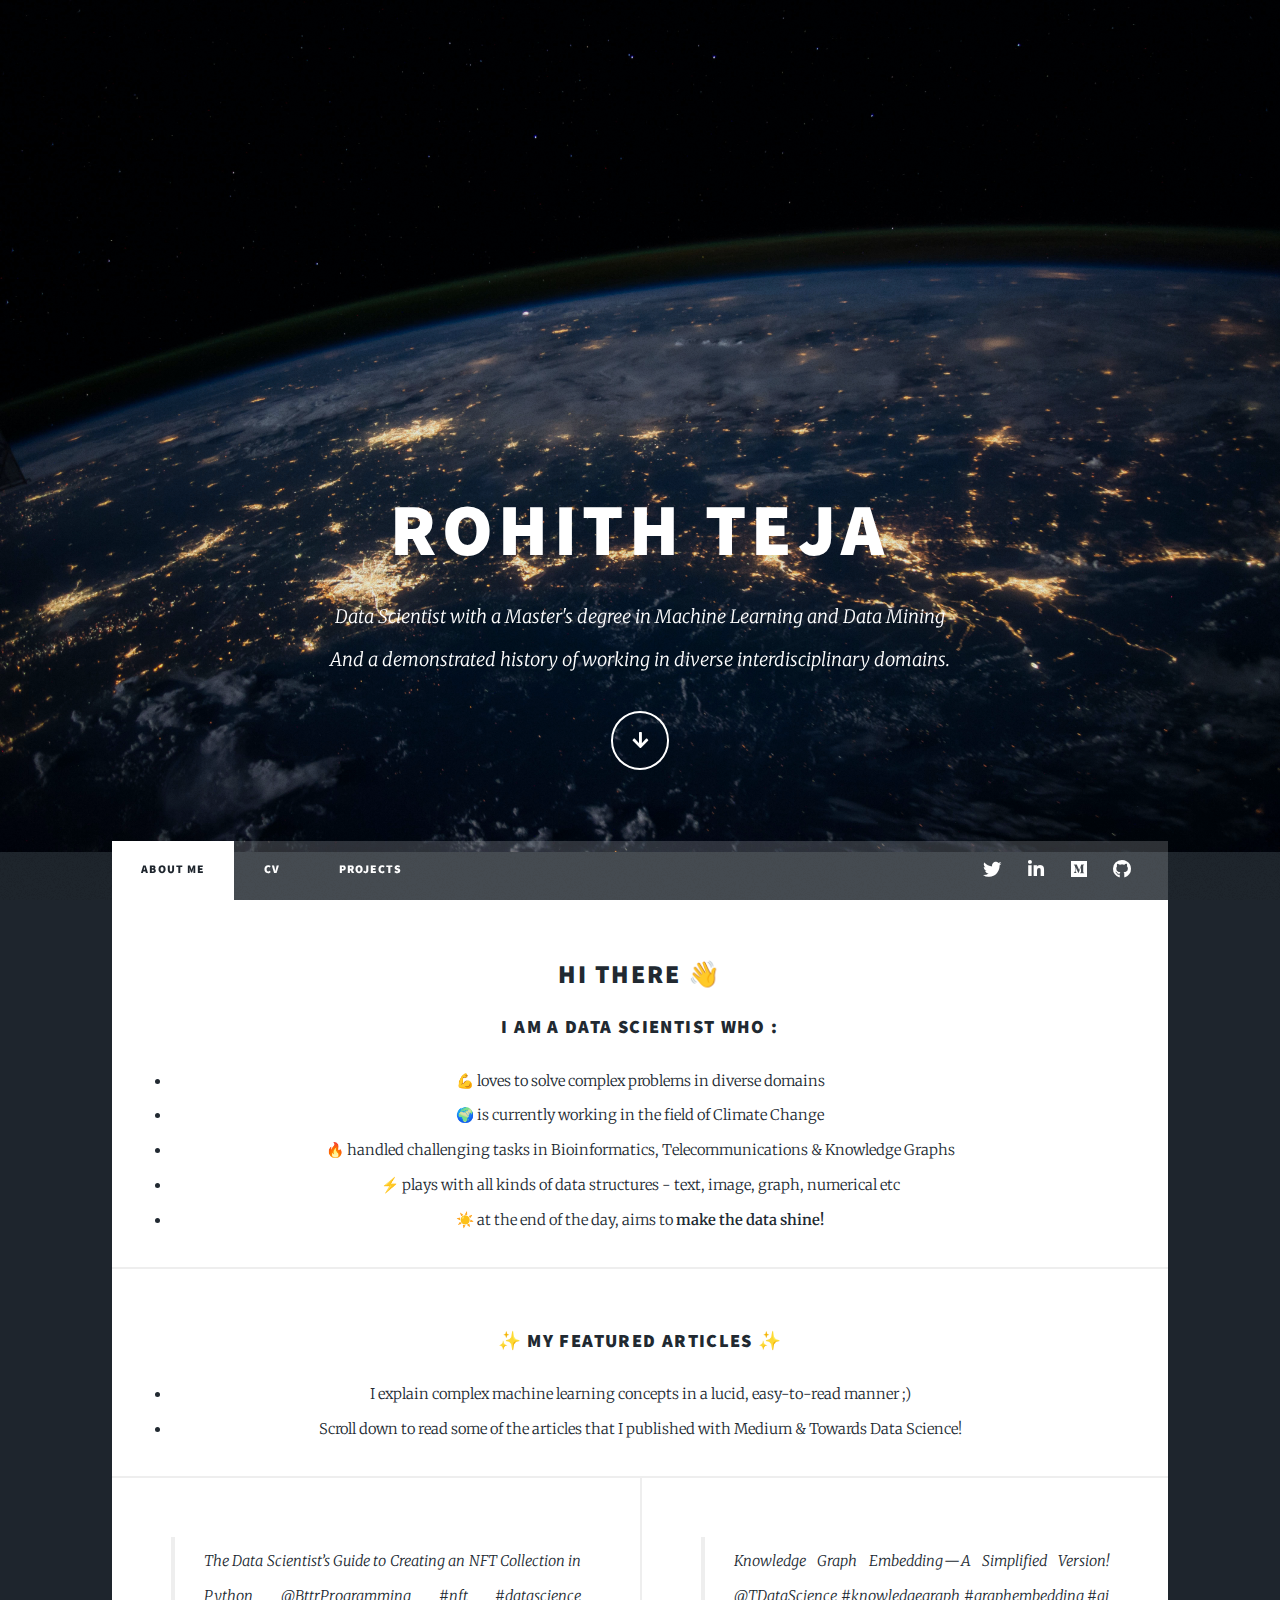
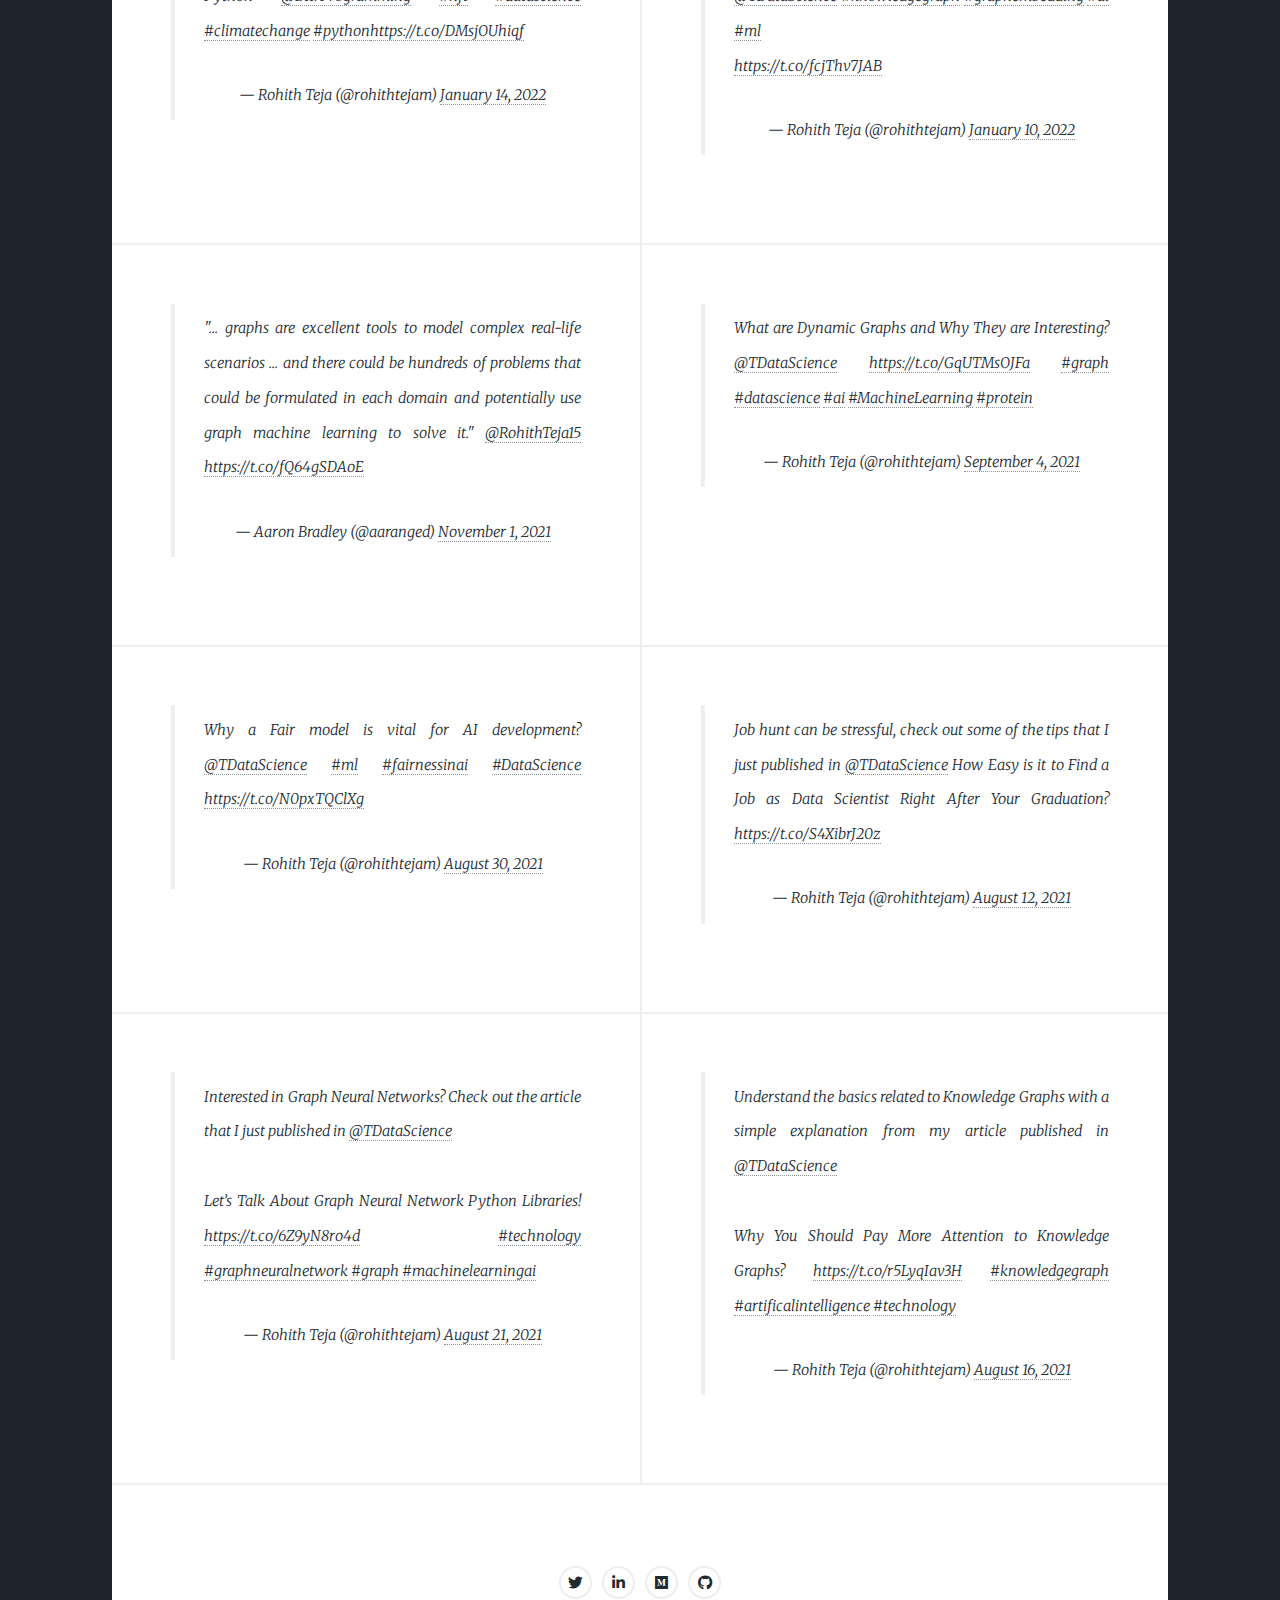
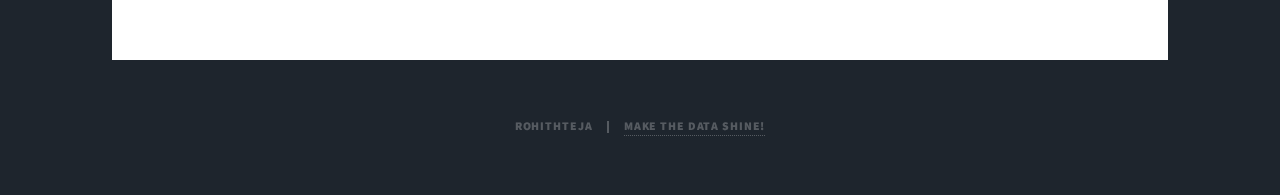
==== commit 738f6d90: "change 4" ====
--- a/index.html
+++ b/index.html
@@ -22,7 +22,7 @@
 						<h1>
 						Rohith Teja
 						</h1>
-						<p>Data Scientist and an advocate of responsible data science!</p>
+						<p>Data Scientist with a Master's degree in Machine Learning and Data Mining </br> And a demonstrated history of working in diverse interdisciplinary domains. </p>
 						<ul class="actions">
 							<li><a href="#header" class="button icon solid solo fa-arrow-down scrolly">Continue</a></li>
 						</ul>
@@ -59,20 +59,23 @@
 								<h3>I am a Data Scientist who :</h3>
 								
 								<li>💪 loves to solve complex problems in diverse domains</li>
-								<li>🌍 currently working in the field of Climate Change</li>
+								<li>🌍 is currently working in the field of Climate Change</li>
 								<li>🔥 handled challenging tasks in Bioinformatics, Telecommunications & Knowledge Graphs</li>
 								<li>⚡ plays with all kinds of data structures - text, image, graph, numerical etc</li>
-								<li>☀️ at the end of the day, my aim is to <b>make the data shine!</b></li>
-							
-								
-								
-								
-							
+								<li>☀️ at the end of the day, aims to <b>make the data shine!</b></li>
+
 							</article>
 						</center>
 
+						
+
 						<center>
-							<h3>My Featured Articles</h3>
+							<h3>✨ My Featured Articles ✨</h3>
+							<center>
+								<li> I explain complex machine learning concepts in a lucid, easy-to-read manner ;)  </li>
+
+								<li> Scroll down to read some of the articles that I published with Medium & Towards Data Science!</li>
+							</center>
 
 							</center>
 						<!-- Posts -->
@@ -130,33 +133,7 @@
 
 					</div>
 
-				<!-- Footer -->
-					<footer id="footer">
-						<section>
-							<h3>Write to me</h3>
-							<form method="post" action="#">
-								<div class="fields">
-									<div class="field">
-										<label for="name">Name</label>
-										<input type="text" name="name" id="name" />
-									</div>
-									<div class="field">
-										<label for="email">Email</label>
-										<input type="text" name="email" id="email" />
-									</div>
-									<div class="field">
-										<label for="message">Message</label>
-										<textarea name="message" id="message" rows="3"></textarea>
-									</div>
-								</div>
-								<ul class="actions">
-									<li><input type="submit" value="Send Message" /></li>
-								</ul>
-							</form>
-						</section>
-							
-							
-					</footer>
+
 					
 
 
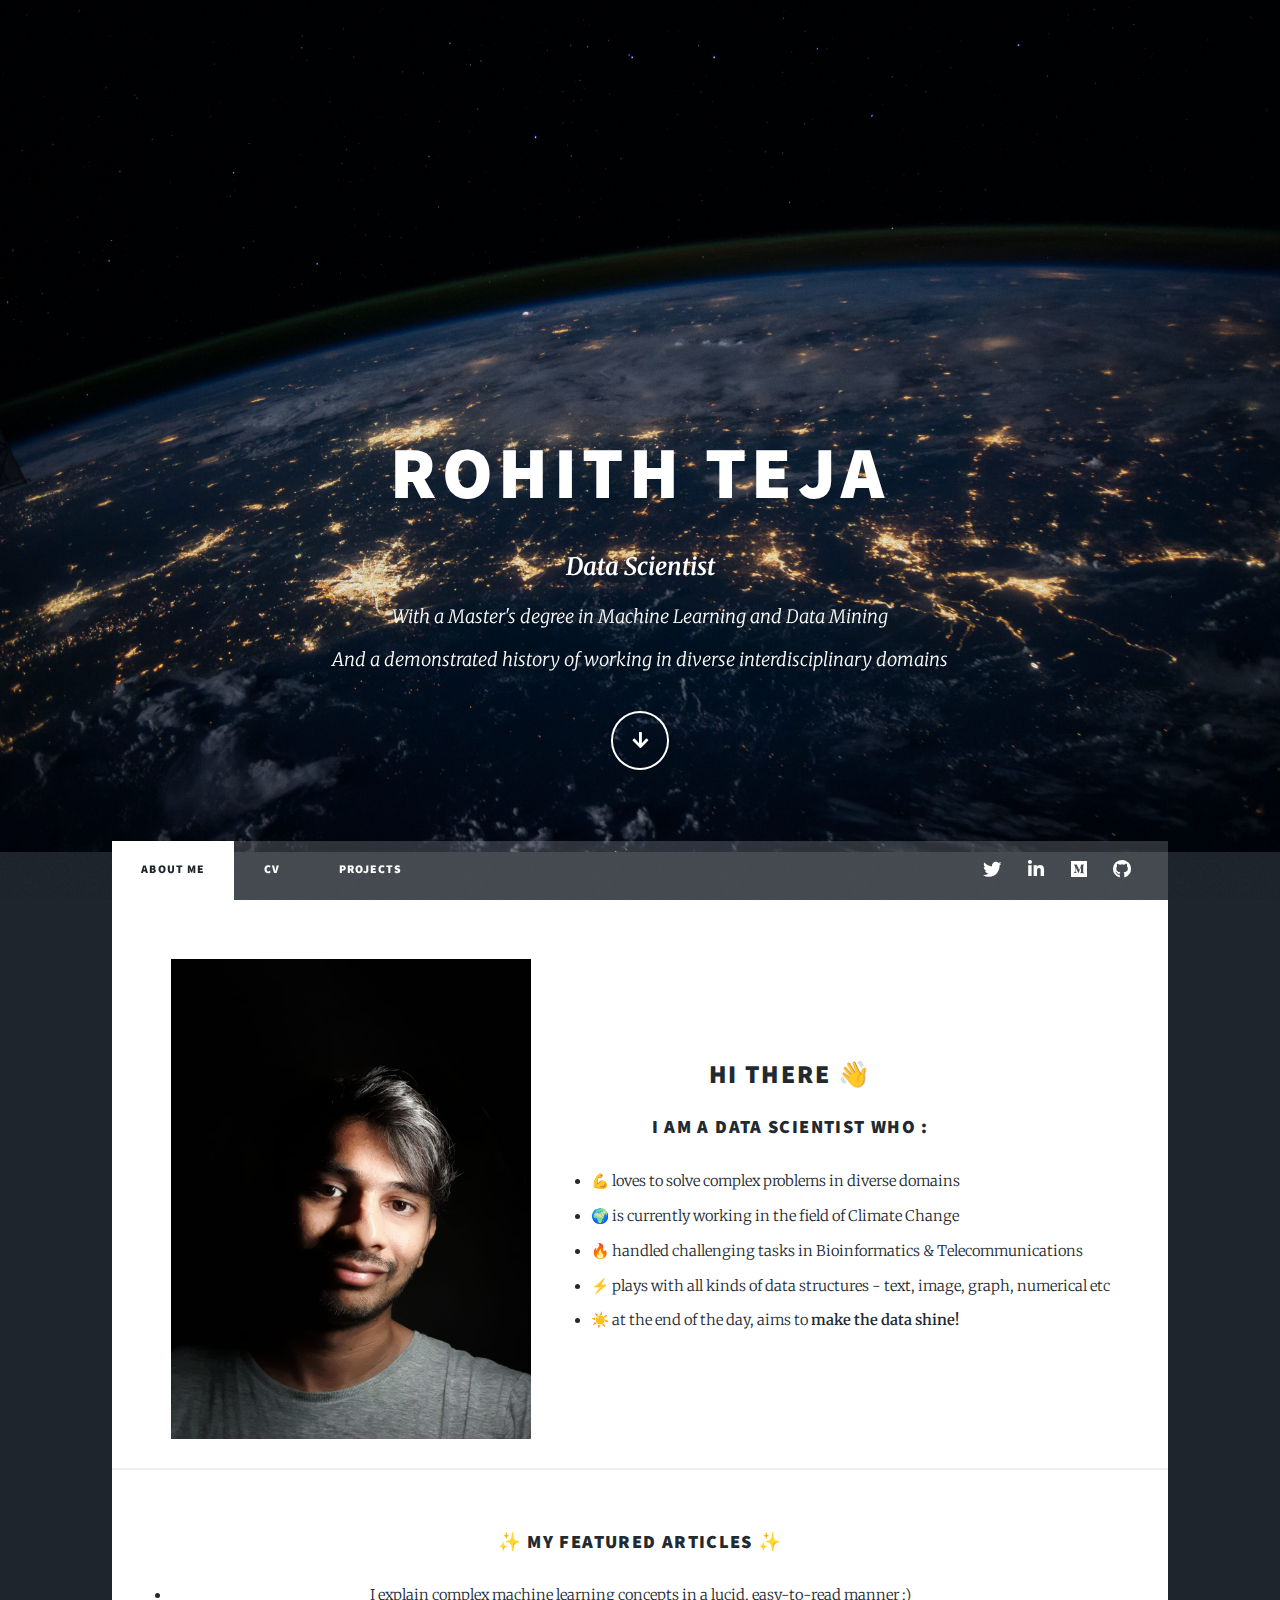
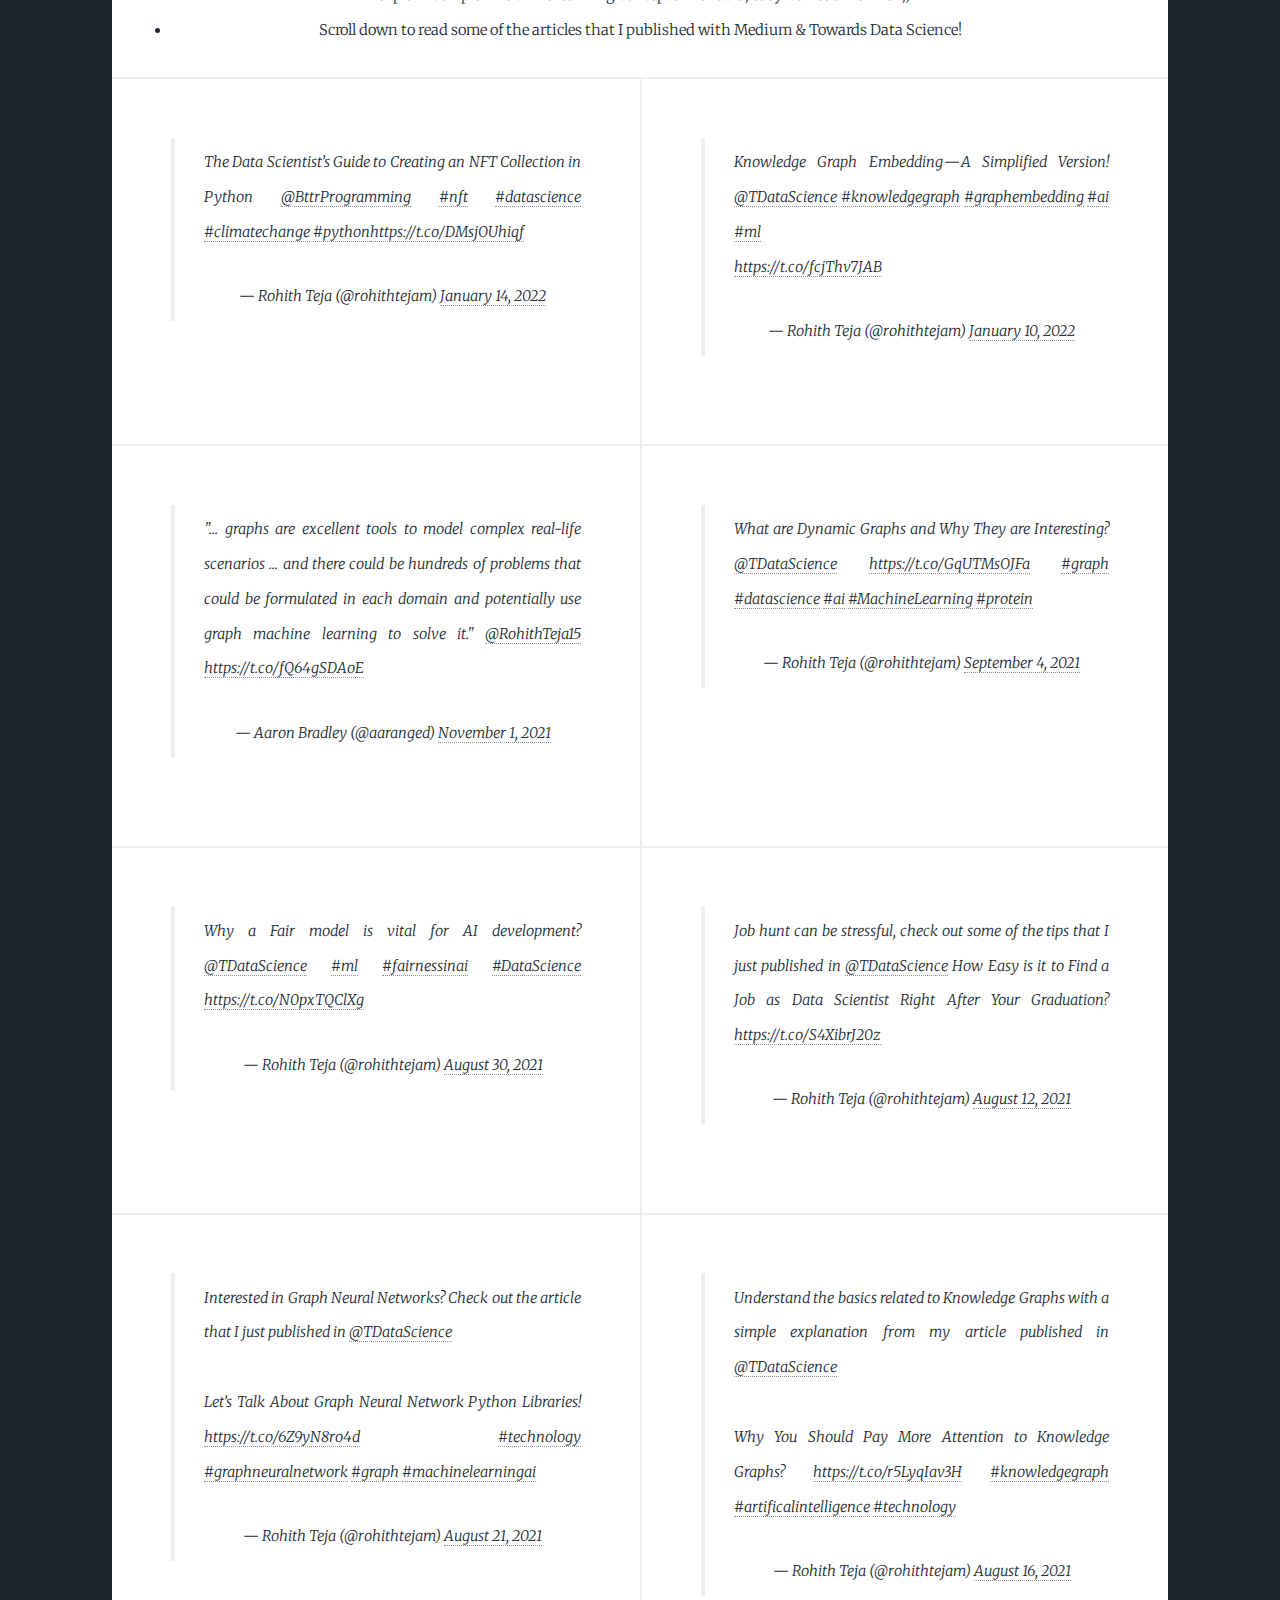
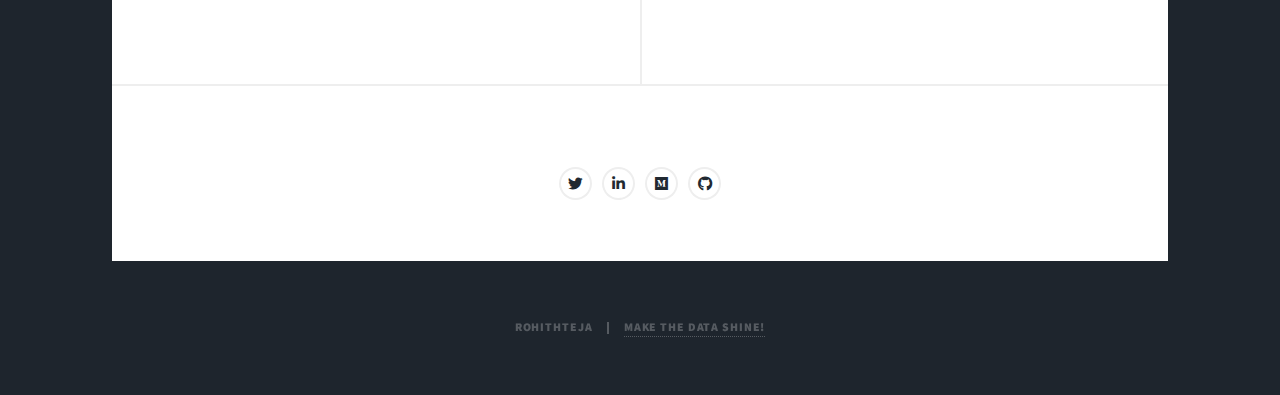
==== commit 988f70eb: "change 8" ====
--- a/index.html
+++ b/index.html
@@ -22,7 +22,7 @@
 						<h1>
 						Rohith Teja
 						</h1>
-						<p>Data Scientist with a Master's degree in Machine Learning and Data Mining </br> And a demonstrated history of working in diverse interdisciplinary domains. </p>
+						<p><b><font size=5px>Data Scientist</font></b><br> With a Master's degree in Machine Learning and Data Mining </br> And a demonstrated history of working in diverse interdisciplinary domains </p>
 						<ul class="actions">
 							<li><a href="#header" class="button icon solid solo fa-arrow-down scrolly">Continue</a></li>
 						</ul>
@@ -50,22 +50,28 @@
 
 				<!-- Main -->
 					<div id="main">
-						<center>
 						<!-- Featured Post -->
+						<div class="image-txt-container">
+							<img src="images/pic2.jpeg" width="360" height="480">
 							<article class="post featured">
+								<center>
 								<h2>
 									Hi there 👋
 								</h2>
-								<h3>I am a Data Scientist who :</h3>
-								
+								<h3>I am a Data Scientist who :</h3></center>
+								<div style="position:relative; left:60px;">
 								<li>💪 loves to solve complex problems in diverse domains</li>
+							
 								<li>🌍 is currently working in the field of Climate Change</li>
-								<li>🔥 handled challenging tasks in Bioinformatics, Telecommunications & Knowledge Graphs</li>
+								<li>🔥 handled challenging tasks in Bioinformatics & Telecommunications</li>
 								<li>⚡ plays with all kinds of data structures - text, image, graph, numerical etc</li>
 								<li>☀️ at the end of the day, aims to <b>make the data shine!</b></li>
+							</div>
+							</article>
+						  </div>
+						
+							
 
-							</article>
-						</center>
 
 						
 
--- a/assets/css/main.css
+++ b/assets/css/main.css
@@ -1,10 +1,10 @@
 @import url(fontawesome-all.min.css);
 @import url("https://fonts.googleapis.com/css?family=Merriweather:300,700,300italic,700italic|Source+Sans+Pro:900");
 
-/*
-	Massively by HTML5 UP
-	html5up.net | @ajlkn
-	Free for personal and commercial use under the CCA 3.0 license (html5up.net/license)
+/*
+	Massively by HTML5 UP
+	html5up.net | @ajlkn
+	Free for personal and commercial use under the CCA 3.0 license (html5up.net/license)
 */
 
 html, body, div, span, applet, object,
@@ -4686,4 +4686,26 @@
 			visibility: visible;
 		}
 
-	}+	}
+
+	a:link {
+		text-decoration: none;
+	  }
+	  
+	  a:visited {
+		text-decoration: none;
+	  }
+	  
+	  a:hover {
+		text-decoration: underline;
+	  }
+	  
+	  a:active {
+		text-decoration: underline;
+	  }
+
+	  .image-txt-container {
+		display: flex;
+		align-items: center;
+		flex-direction: row;
+	  }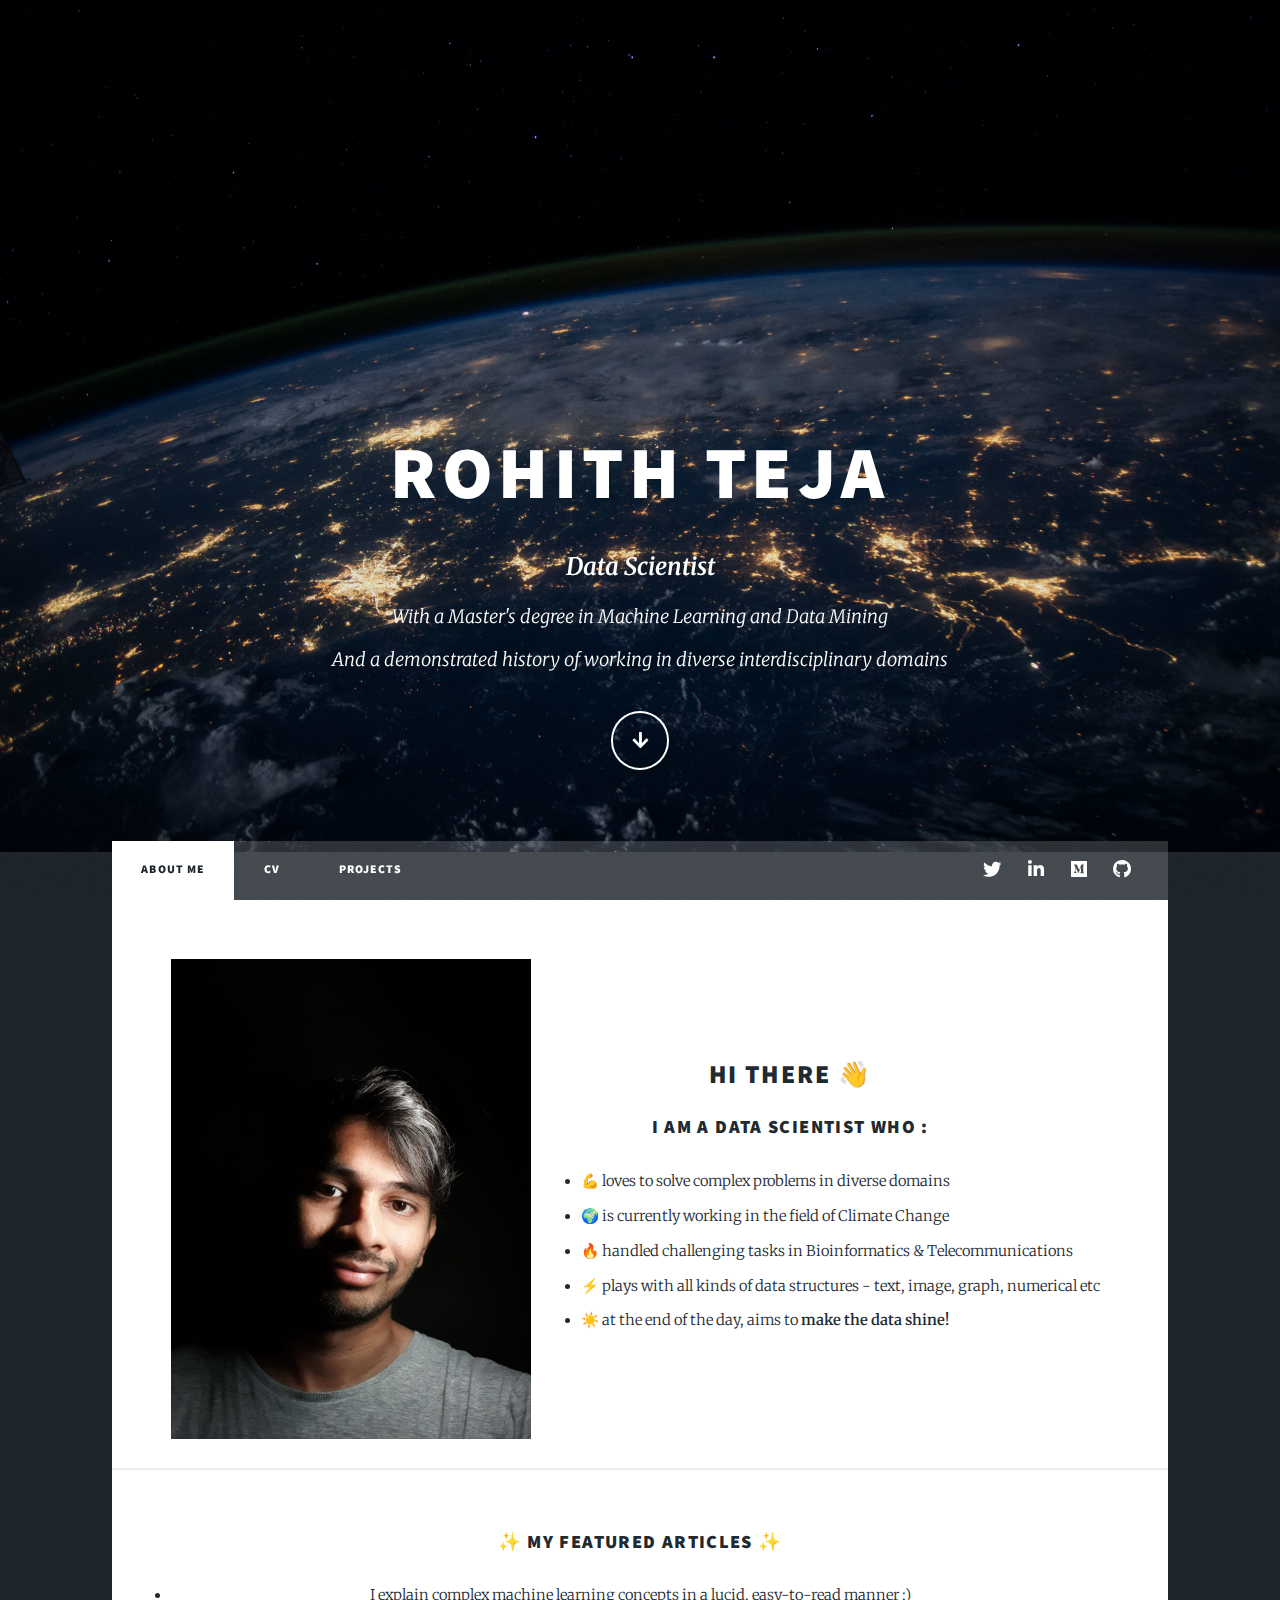
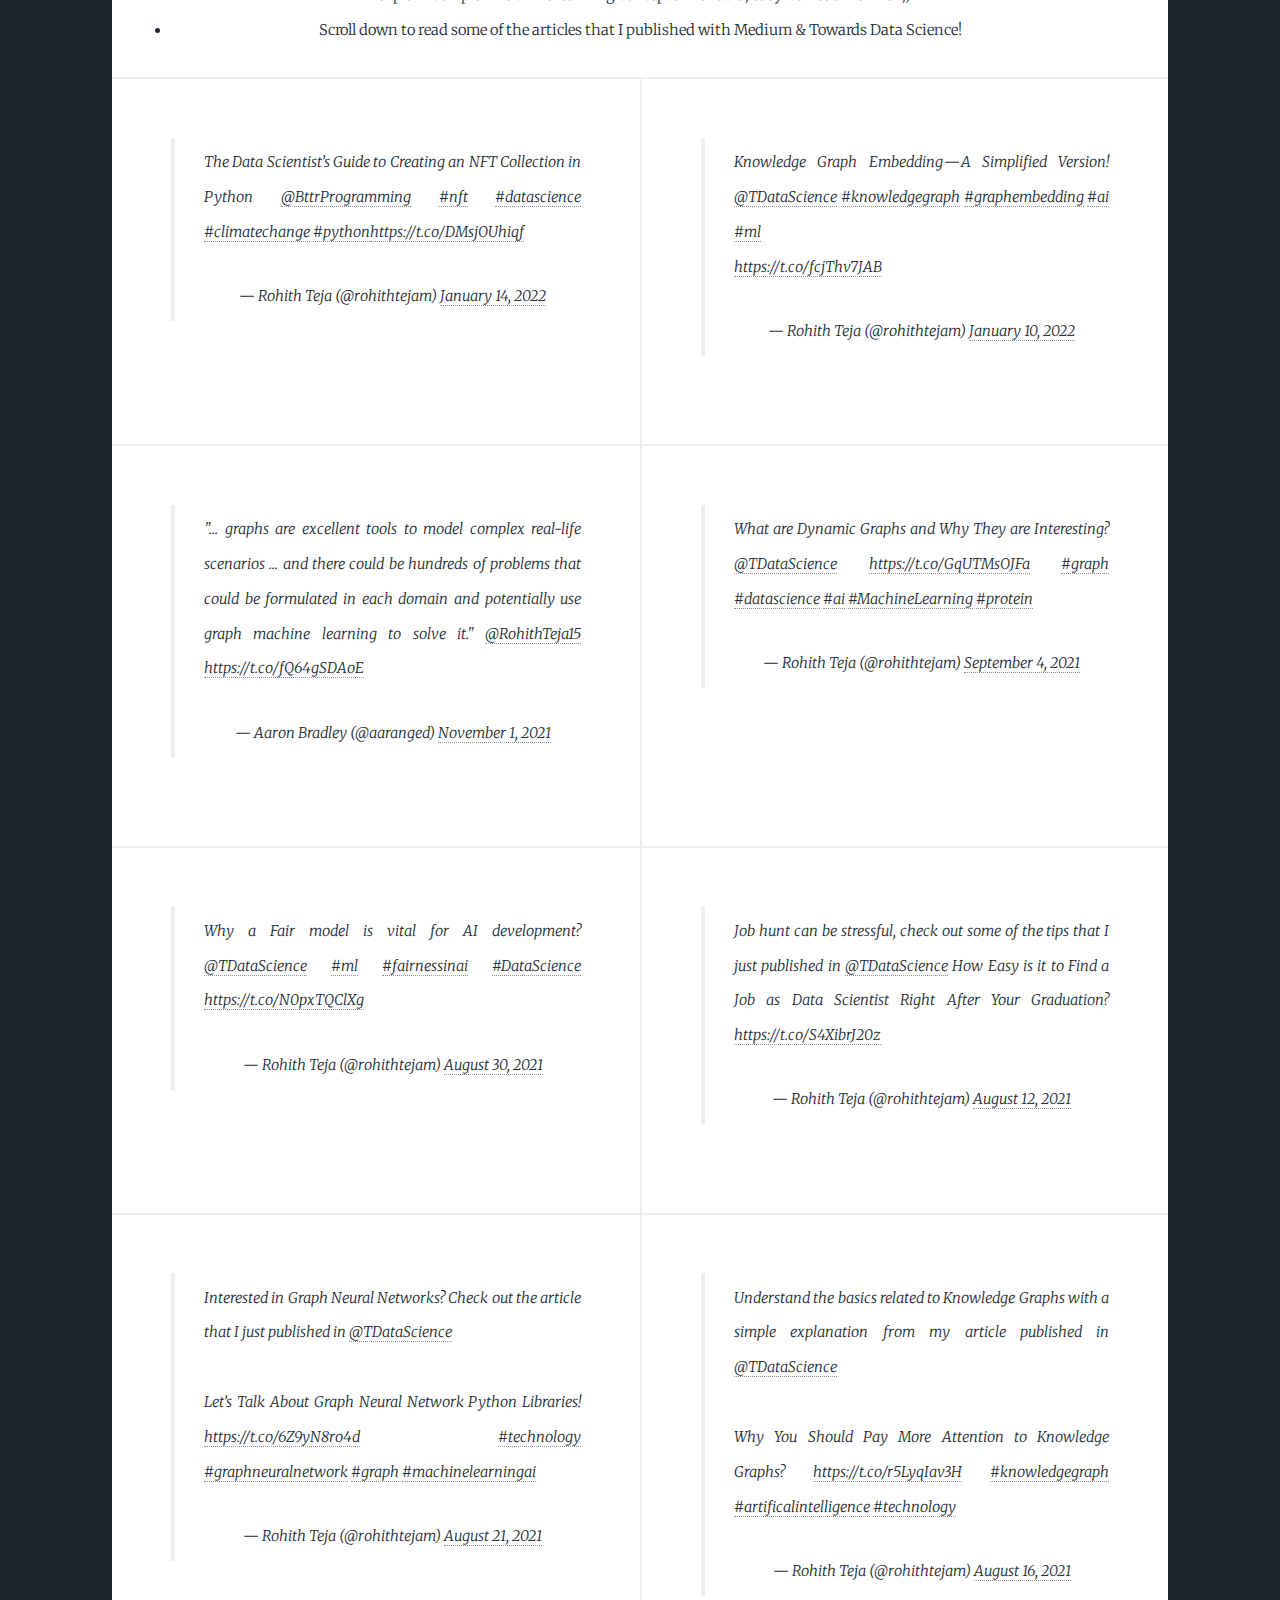
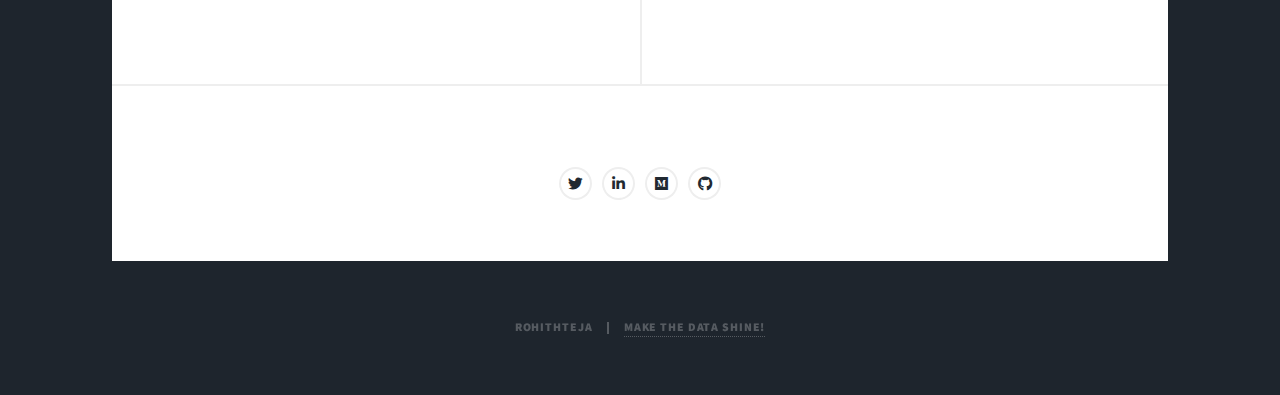
==== commit 4691f3f4: "Update index.html" ====
--- a/index.html
+++ b/index.html
@@ -59,7 +59,7 @@
 									Hi there 👋
 								</h2>
 								<h3>I am a Data Scientist who :</h3></center>
-								<div style="position:relative; left:60px;">
+								<div style="position:relative; left:50px;">
 								<li>💪 loves to solve complex problems in diverse domains</li>
 							
 								<li>🌍 is currently working in the field of Climate Change</li>
